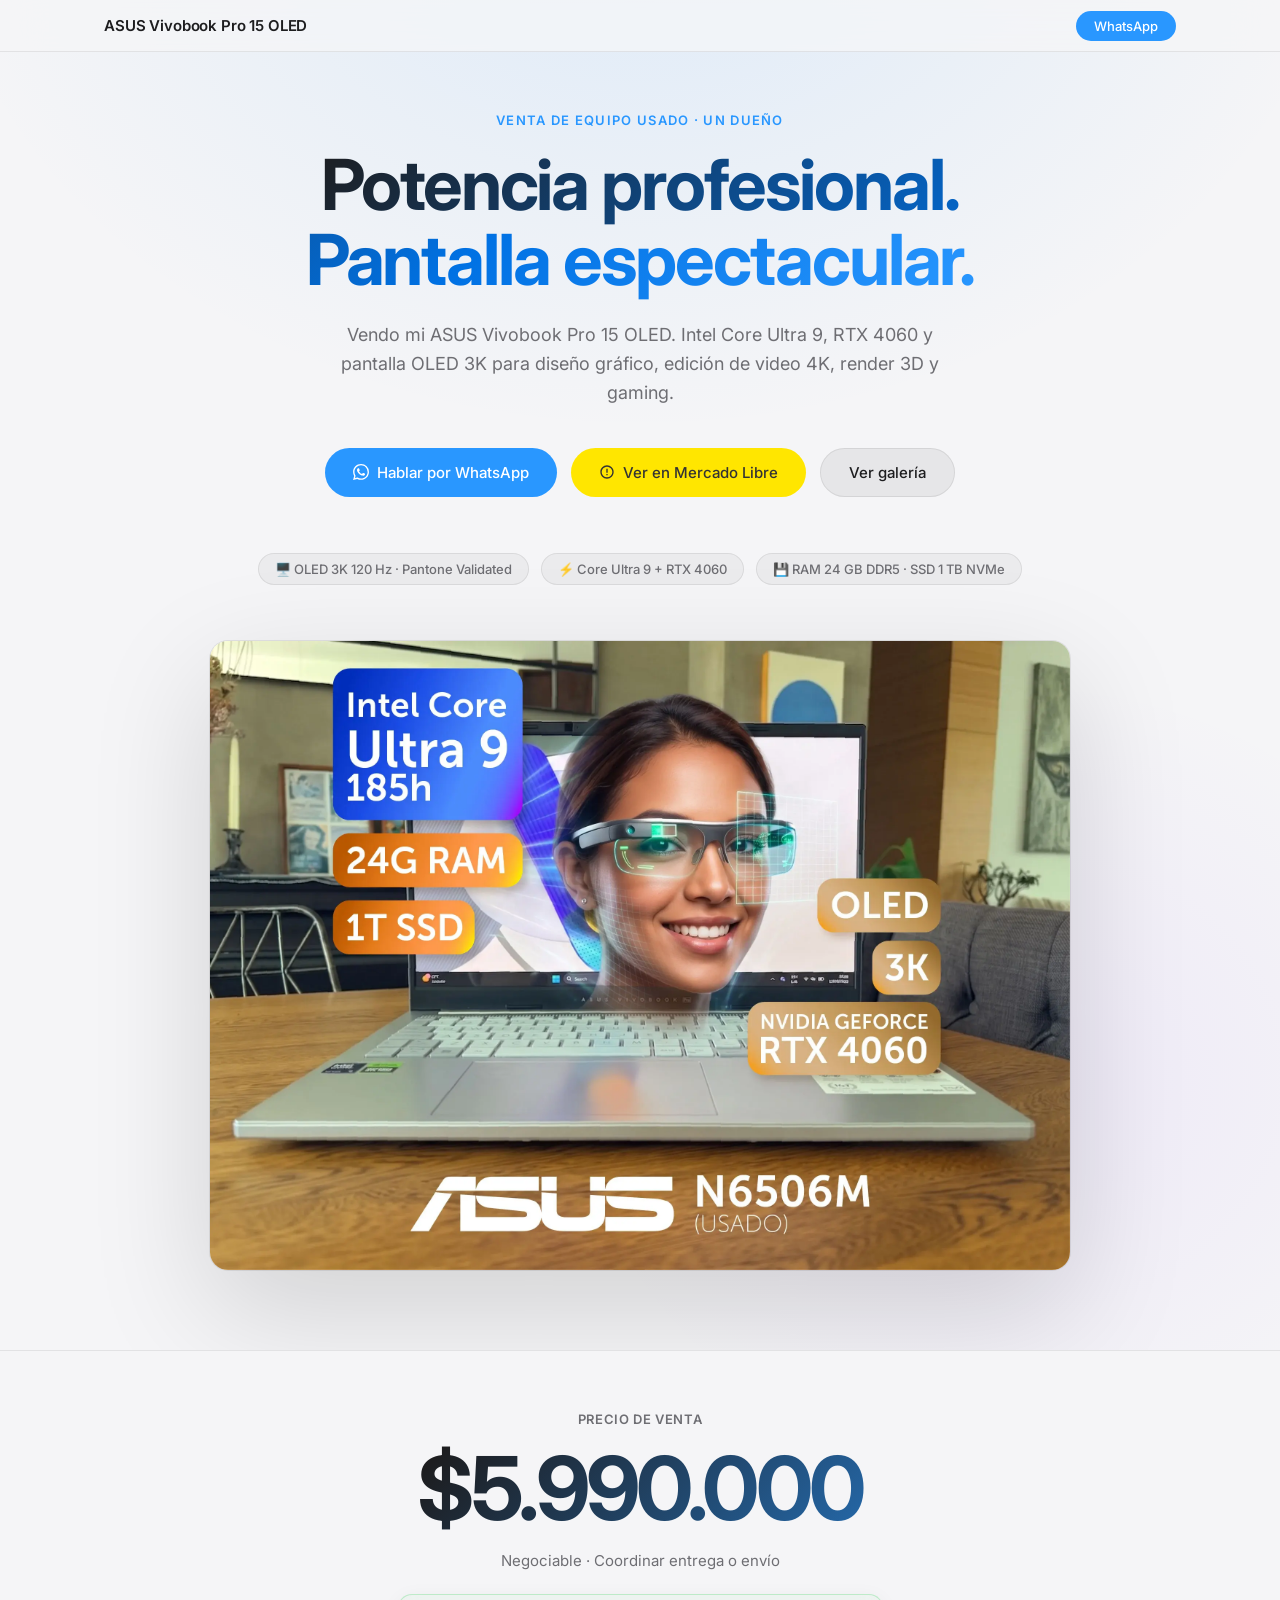
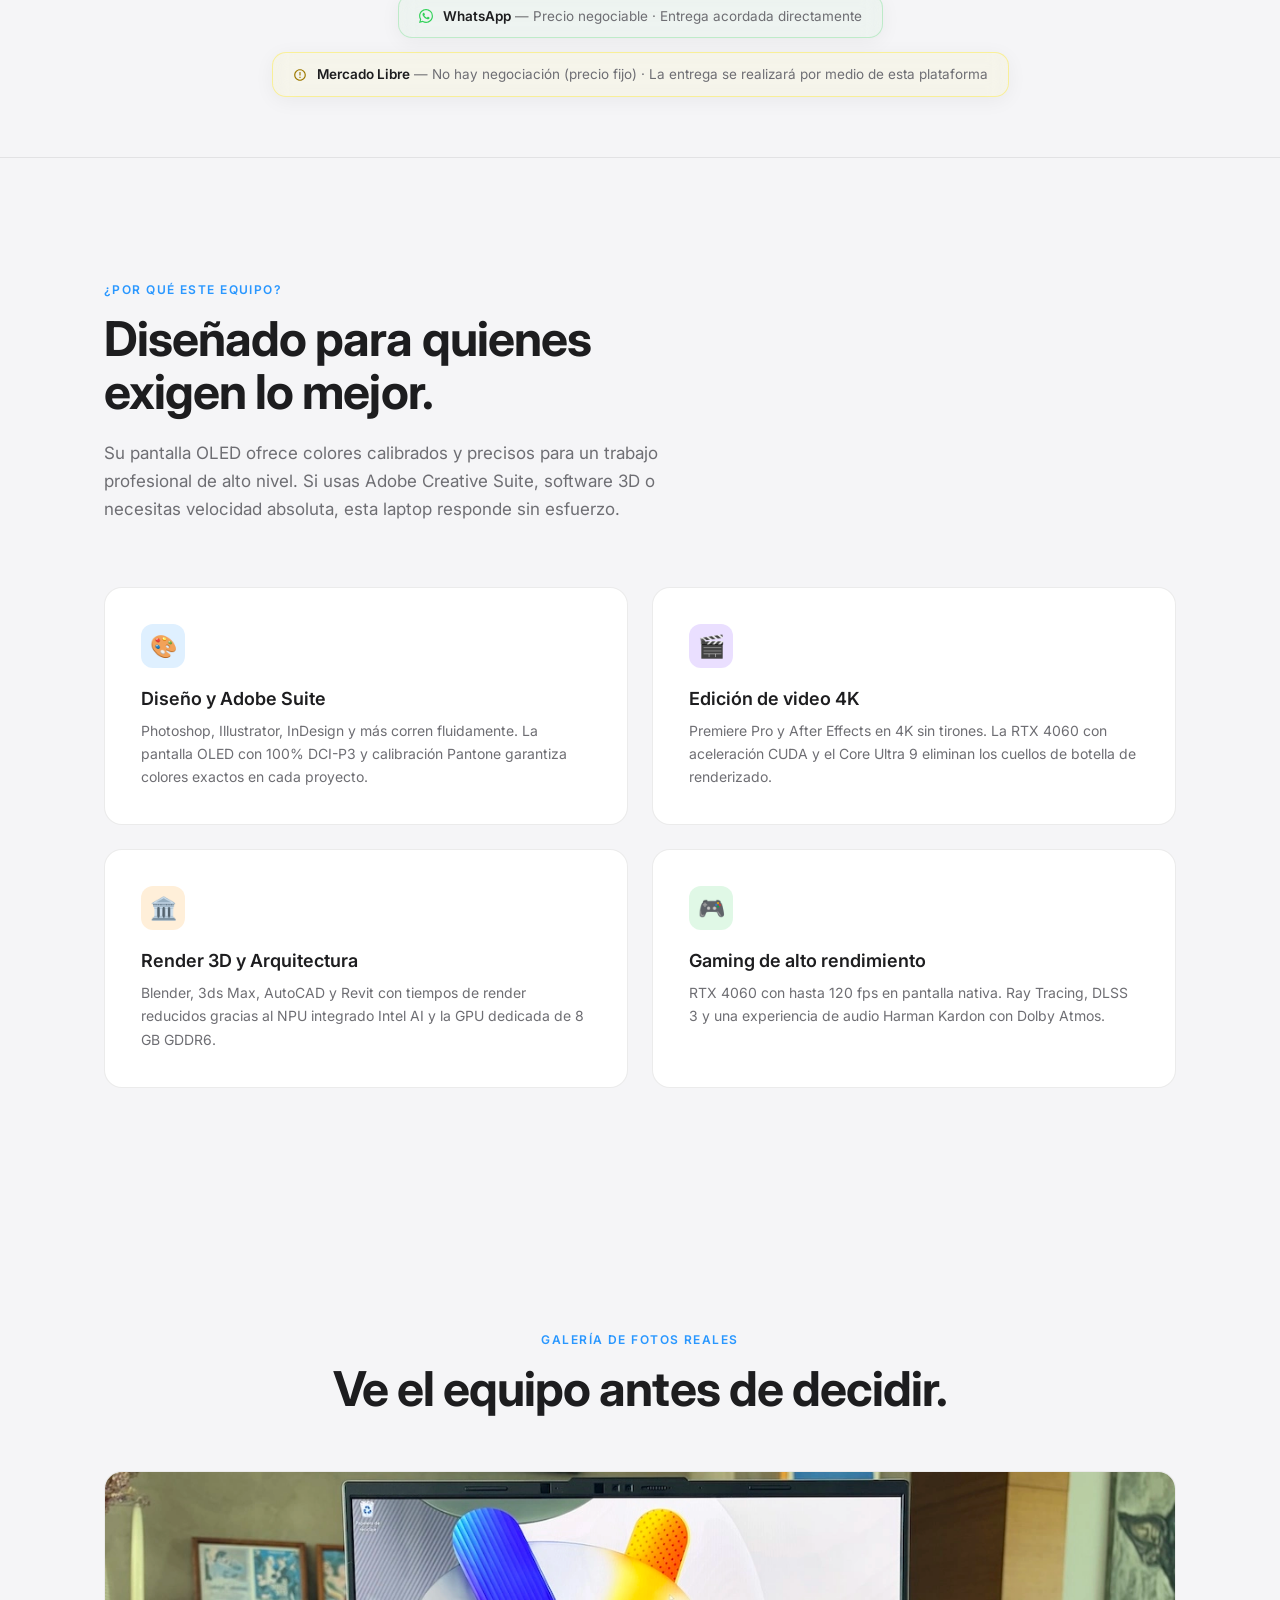
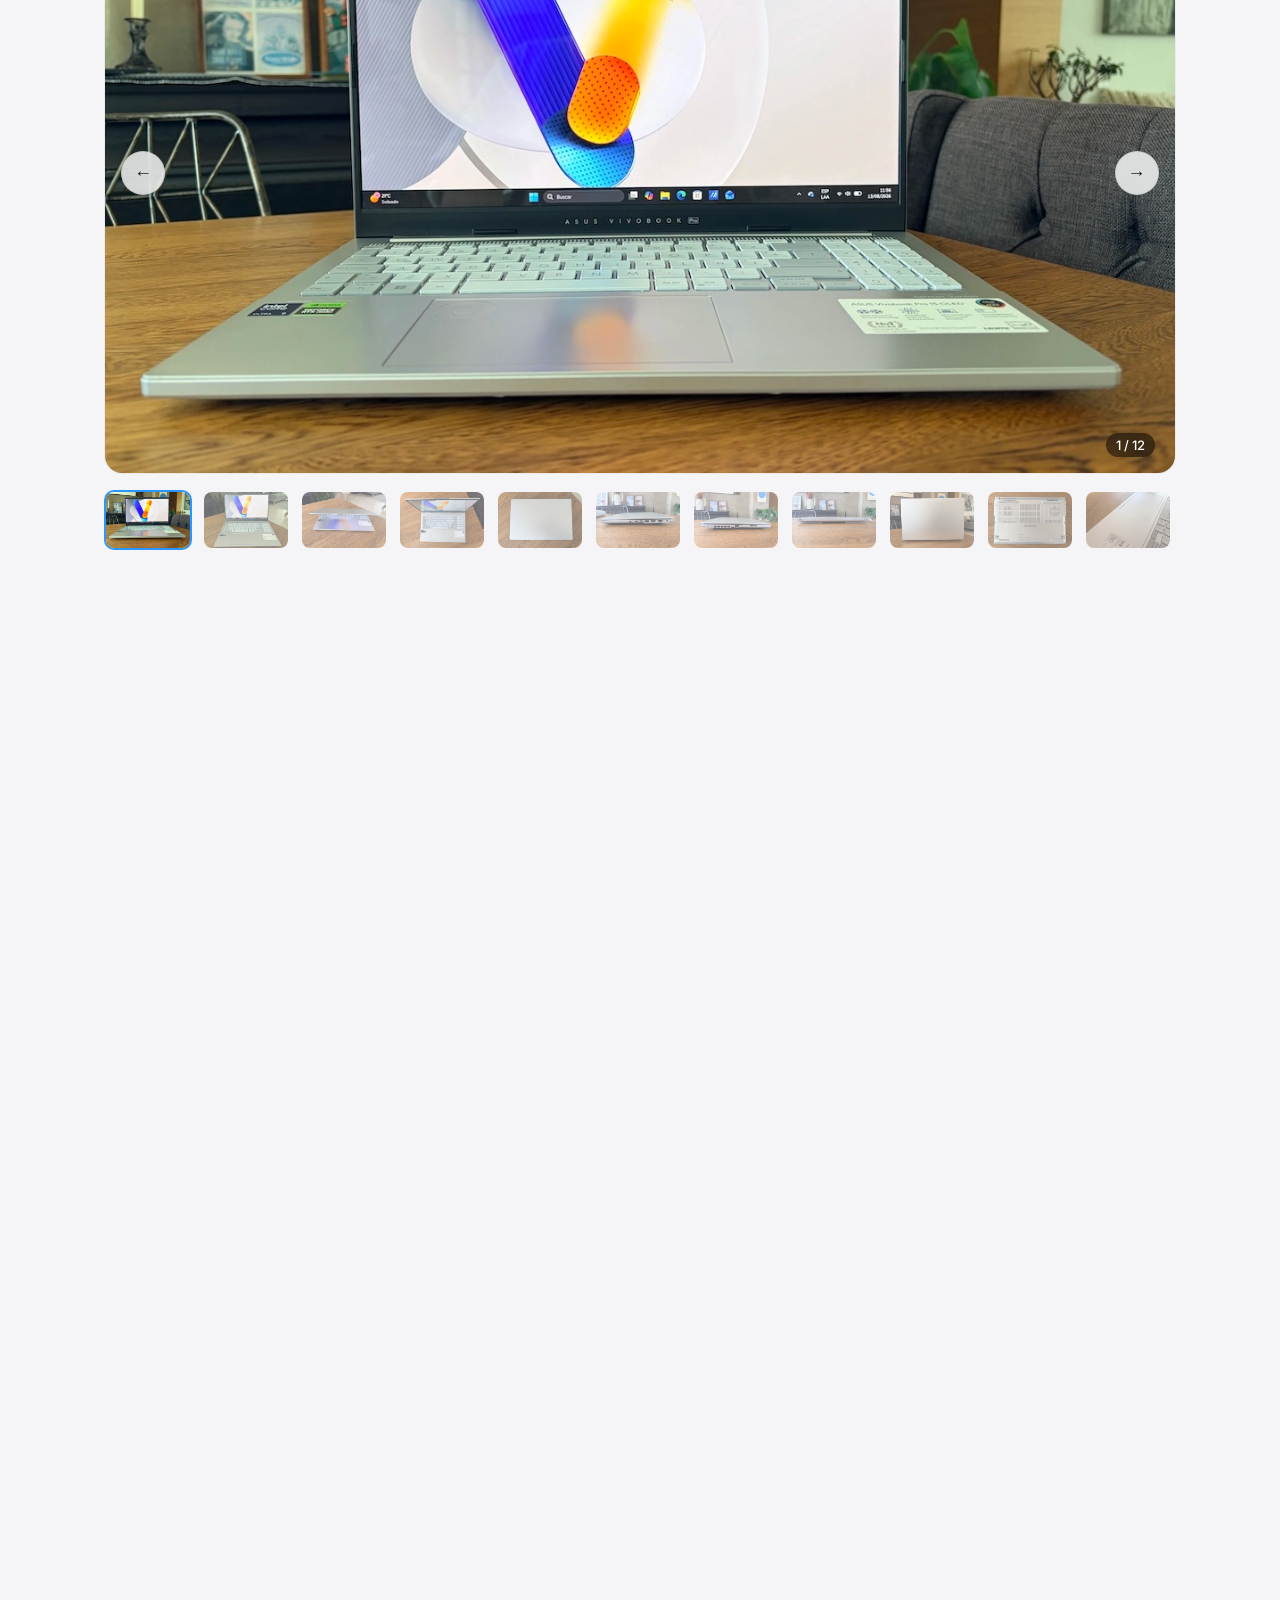
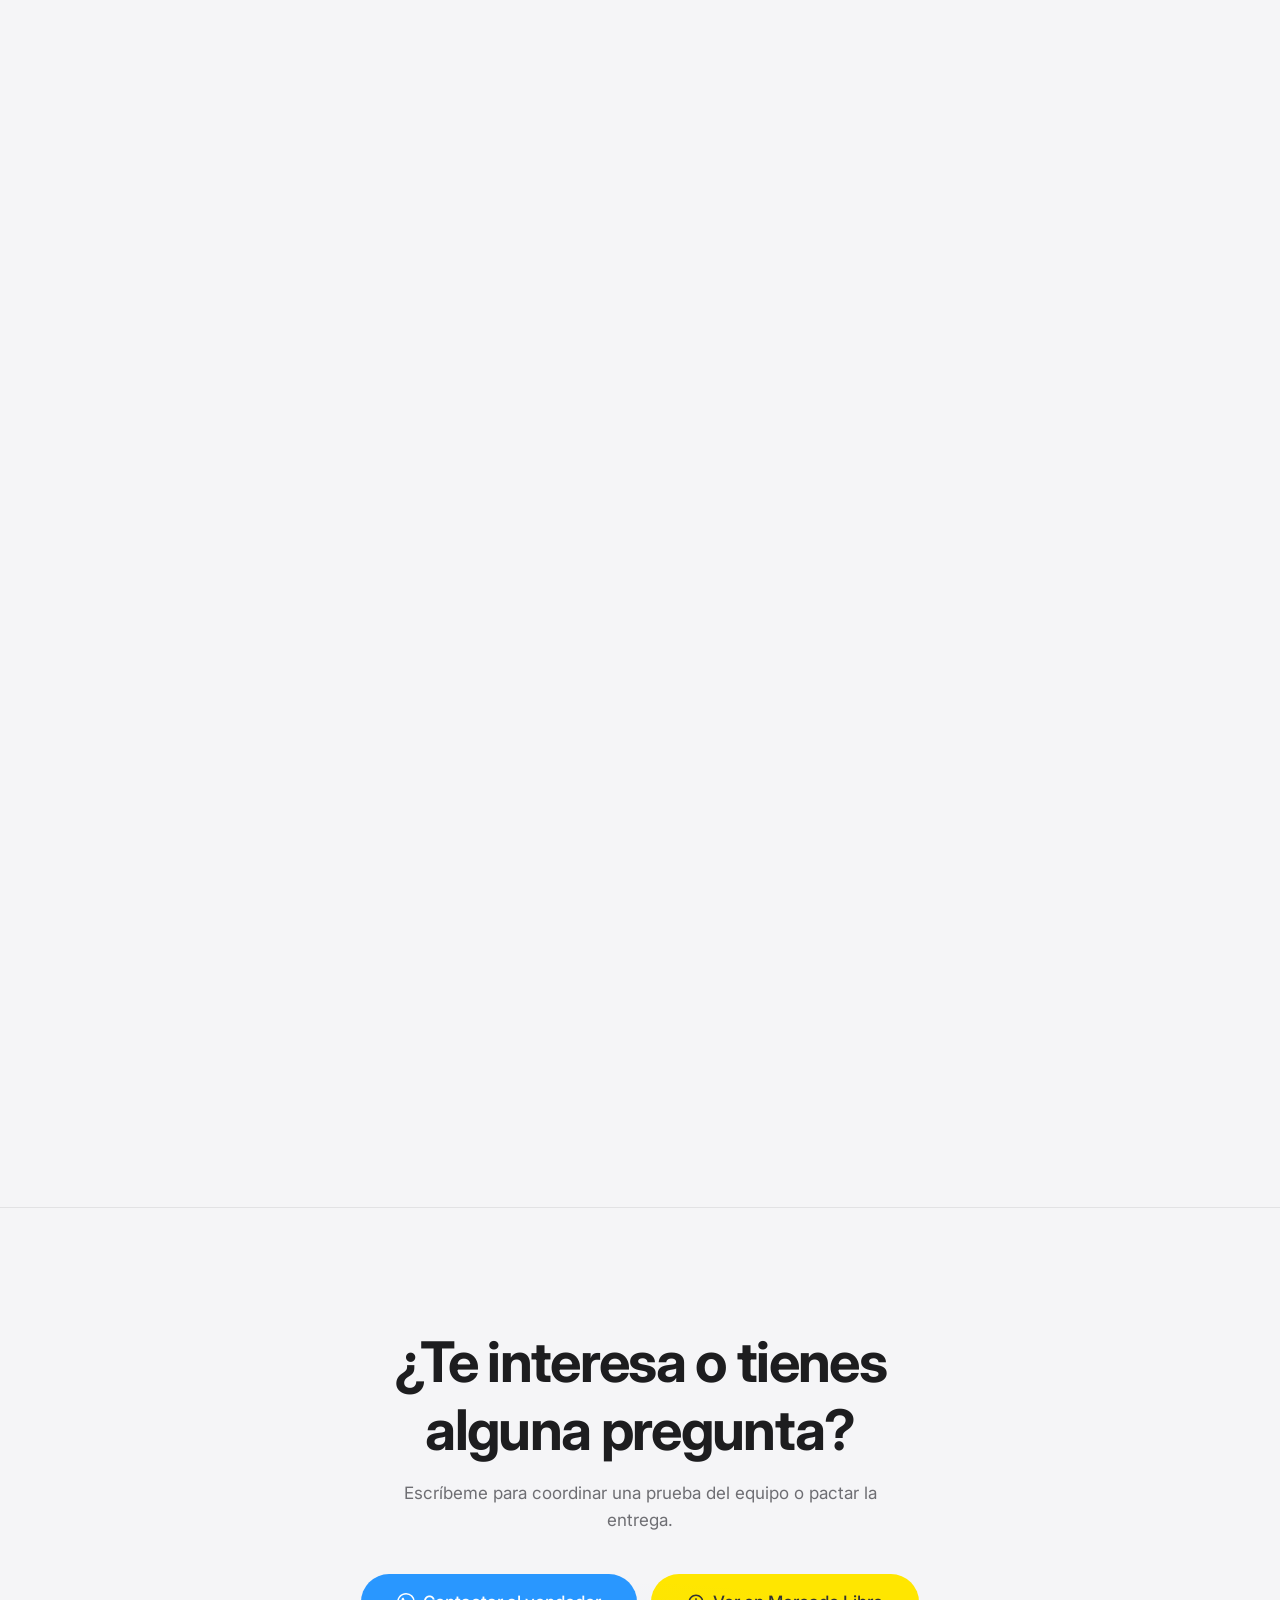
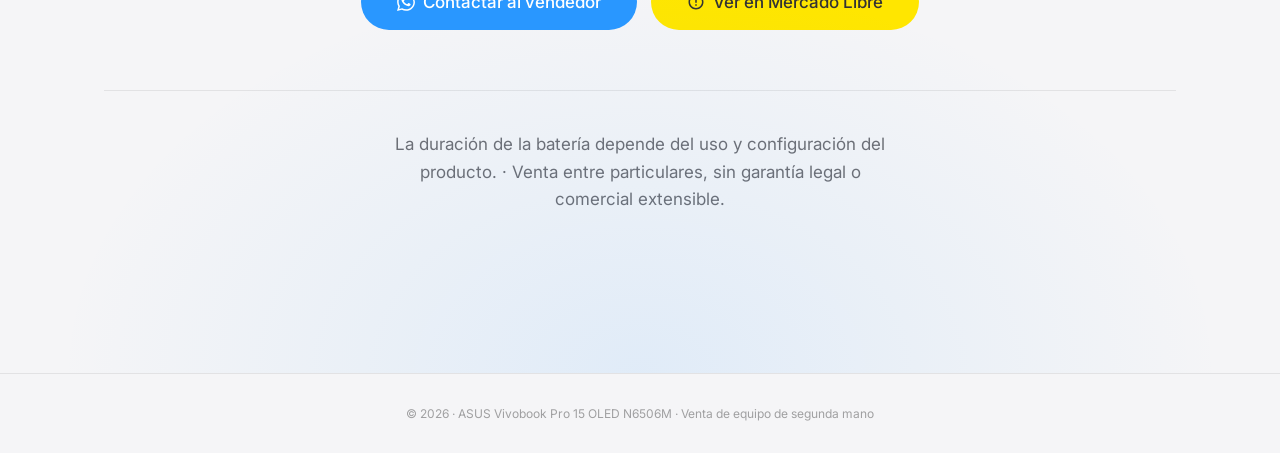
==== index.html @ fe077227 "Start" ====
<!DOCTYPE html>
<html lang="es">

<head>
  <meta charset="UTF-8" />
  <meta name="viewport" content="width=device-width, initial-scale=1.0" />
  <title>ASUS Vivobook Pro 15 OLED – Venta</title>
  <meta name="description"
    content="Vendo ASUS Vivobook Pro 15 OLED. Intel Core Ultra 9, RTX 4060, pantalla 3K OLED 120Hz. Perfecto para diseño gráfico, edición 4K, render 3D y gaming." />

  <!-- ─── Open Graph / WhatsApp / Facebook ──────────────────────────────── -->
  <meta property="og:type" content="website" />
  <meta property="og:title" content="ASUS Vivobook Pro 15 OLED – Venta" />
  <meta property="og:description"
    content="Intel Core Ultra 9, RTX 4060, pantalla 3K OLED 120Hz, 24 GB RAM, 1 TB SSD. Equipo como nuevo con caja y cargador original." />
  <meta property="og:image" content="img/Portada.webp" />
  <meta property="og:image:type" content="image/webp" />
  <meta property="og:image:alt" content="ASUS Vivobook Pro 15 OLED – Vista principal" />

  <!-- ─── Twitter / X Cards ─────────────────────────────────────────────── -->
  <meta name="twitter:card" content="summary_large_image" />
  <meta name="twitter:title" content="ASUS Vivobook Pro 15 OLED – Venta" />
  <meta name="twitter:description"
    content="Intel Core Ultra 9, RTX 4060, pantalla 3K OLED 120Hz, 24 GB RAM, 1 TB SSD. Equipo como nuevo con caja y cargador original." />
  <meta name="twitter:image" content="img/Portada.webp" />
  <meta name="twitter:image:alt" content="ASUS Vivobook Pro 15 OLED – Vista principal" />

  <!-- ─── Social Thumbnail Fallback ─────────────────────────────────────── -->
  <link rel="image_src" href="img/Portada.webp" />

  <link rel="preconnect" href="https://fonts.googleapis.com" />
  <link rel="preconnect" href="https://fonts.gstatic.com" crossorigin />
  <link href="https://fonts.googleapis.com/css2?family=Inter:wght@300;400;500;600;700&display=swap" rel="stylesheet" />
  <link rel="stylesheet" href="styles.css" />
</head>

<body>

  <!-- ─── Lightbox ──────────────────────────────────────────────────────── -->
  <div id="lightbox" role="dialog" aria-modal="true" aria-label="Imagen ampliada">
    <button id="lightbox-close" aria-label="Cerrar">✕</button>
    <img id="lightbox-img" src="" alt="" />
  </div>

  <!-- ─── Nav ──────────────────────────────────────────────────────────── -->
  <nav>
    <div class="container">
      <span class="brand">ASUS Vivobook Pro 15 OLED</span>
      <a href="https://wa.me/NaNoGonzal?text=Hola,%20me%20interesa%20la%20laptop%20ASUS%20Vivobook%20Pro%2015%20OLED"
        class="nav-cta" target="_blank" rel="noopener">WhatsApp</a>
    </div>
  </nav>

  <!-- ─── Hero ─────────────────────────────────────────────────────────── -->
  <section id="hero">
    <div class="hero-text-collapse">
      <div class="hero-text-inner">
        <p class="hero-label">Venta de equipo usado · Un dueño</p>
    <h1>
      <span class="gradient-text">Potencia profesional.<br>Pantalla espectacular.</span>
    </h1>
    <p class="hero-sub">
      Vendo mi ASUS Vivobook Pro 15 OLED. Intel Core Ultra 9, RTX 4060 y
      pantalla OLED 3K para diseño gráfico, edición de video 4K, render 3D y gaming.
    </p>
    <div class="hero-actions">
      <a href="https://wa.me/NaNoGonzal?text=Hola,%20me%20interesa%20la%20laptop%20ASUS%20Vivobook%20Pro%2015%20OLED"
        class="btn btn-primary" target="_blank" rel="noopener">
        <svg width="16" height="16" viewBox="0 0 24 24" fill="currentColor" aria-hidden="true">
          <path
            d="M17.472 14.382c-.297-.149-1.758-.867-2.03-.967-.273-.099-.471-.148-.67.15-.197.297-.767.966-.94 1.164-.173.199-.347.223-.644.075-.297-.15-1.255-.463-2.39-1.475-.883-.788-1.48-1.761-1.653-2.059-.173-.297-.018-.458.13-.606.134-.133.298-.347.446-.52.149-.174.198-.298.298-.497.099-.198.05-.371-.025-.52-.075-.149-.669-1.612-.916-2.207-.242-.579-.487-.5-.669-.51-.173-.008-.371-.01-.57-.01-.198 0-.52.074-.792.372-.272.297-1.04 1.016-1.04 2.479 0 1.462 1.065 2.875 1.213 3.074.149.198 2.096 3.2 5.077 4.487.709.306 1.262.489 1.694.625.712.227 1.36.195 1.871.118.571-.085 1.758-.719 2.006-1.413.248-.694.248-1.289.173-1.413-.074-.124-.272-.198-.57-.347m-5.421 7.403h-.004a9.87 9.87 0 01-5.031-1.378l-.361-.214-3.741.982.998-3.648-.235-.374a9.86 9.86 0 01-1.51-5.26c.001-5.45 4.436-9.884 9.888-9.884 2.64 0 5.122 1.03 6.988 2.898a9.825 9.825 0 012.893 6.994c-.003 5.45-4.437 9.884-9.885 9.884m8.413-18.297A11.815 11.815 0 0012.05 0C5.495 0 .16 5.335.157 11.892c0 2.096.547 4.142 1.588 5.945L.057 24l6.305-1.654a11.882 11.882 0 005.683 1.448h.005c6.554 0 11.89-5.335 11.893-11.893a11.821 11.821 0 00-3.48-8.413Z" />
        </svg>
        Hablar por WhatsApp
      </a>
      <a href="https://www.mercadolibre.com.co/asus-vivobook-pro-15-oled-intel-core-ultra-9-185h-24g-1t-ssd/up/MCOU4725383252#polycard_client=search-desktop&float_highlight=price_dropped&be_origin=backend&overlay_label=not_apply&search_layout=grid&position=1&type=product&tracking_id=3785dd1b-e2b3-4313-83b5-ee5090a1149d&wid=MCO2122163337&sid=search"
        class="btn btn-ml" target="_blank" rel="noopener">
        <svg width="16" height="16" viewBox="0 0 24 24" fill="currentColor" aria-hidden="true">
          <path
            d="M12 2C6.477 2 2 6.477 2 12s4.477 10 10 10 10-4.477 10-10S17.523 2 12 2zm0 18a8 8 0 110-16 8 8 0 010 16zm-1-5h2v2h-2zm0-8h2v6h-2z" />
        </svg>
        Ver en Mercado Libre
      </a>
      <a href="#gallery" class="btn btn-ghost">Ver galería</a>
    </div>
    <div class="hero-highlights">
      <span class="pill">🖥️ OLED 3K 120 Hz · Pantone Validated</span>
      <span class="pill">⚡ Core Ultra 9 + RTX 4060</span>
      <span class="pill">💾 RAM 24 GB DDR5 · SSD 1 TB NVMe</span>
    </div>
      </div>
    </div>
    <div class="hero-img-wrap">
      <img src="img/Portada.webp" alt="ASUS Vivobook Pro 15 OLED – Vista principal" fetchpriority="high" />
    </div>
  </section>

  <!-- ─── Price Banner ──────────────────────────────────────────────────── -->
  <section id="price">
    <div class="container">
      <p class="price-note">Precio de venta</p>
      <p class="price-value">$5.990.000</p>
      <p class="price-sub">Negociable · Coordinar entrega o envío</p>
      <div class="price-channels">
        <div class="channel-badge channel-wa">
          <svg width="14" height="14" viewBox="0 0 24 24" fill="currentColor" aria-hidden="true">
            <path
              d="M17.472 14.382c-.297-.149-1.758-.867-2.03-.967-.273-.099-.471-.148-.67.15-.197.297-.767.966-.94 1.164-.173.199-.347.223-.644.075-.297-.15-1.255-.463-2.39-1.475-.883-.788-1.48-1.761-1.653-2.059-.173-.297-.018-.458.13-.606.134-.133.298-.347.446-.52.149-.174.198-.298.298-.497.099-.198.05-.371-.025-.52-.075-.149-.669-1.612-.916-2.207-.242-.579-.487-.5-.669-.51-.173-.008-.371-.01-.57-.01-.198 0-.52.074-.792.372-.272.297-1.04 1.016-1.04 2.479 0 1.462 1.065 2.875 1.213 3.074.149.198 2.096 3.2 5.077 4.487.709.306 1.262.489 1.694.625.712.227 1.36.195 1.871.118.571-.085 1.758-.719 2.006-1.413.248-.694.248-1.289.173-1.413-.074-.124-.272-.198-.57-.347m-5.421 7.403h-.004a9.87 9.87 0 01-5.031-1.378l-.361-.214-3.741.982.998-3.648-.235-.374a9.86 9.86 0 01-1.51-5.26c.001-5.45 4.436-9.884 9.888-9.884 2.64 0 5.122 1.03 6.988 2.898a9.825 9.825 0 012.893 6.994c-.003 5.45-4.437 9.884-9.885 9.884m8.413-18.297A11.815 11.815 0 0012.05 0C5.495 0 .16 5.335.157 11.892c0 2.096.547 4.142 1.588 5.945L.057 24l6.305-1.654a11.882 11.882 0 005.683 1.448h.005c6.554 0 11.89-5.335 11.893-11.893a11.821 11.821 0 00-3.48-8.413Z" />
          </svg>
          <span><strong>WhatsApp</strong> — Precio negociable · Entrega acordada directamente</span>
        </div>
        <div class="channel-badge channel-ml">
          <svg width="14" height="14" viewBox="0 0 24 24" fill="currentColor" aria-hidden="true">
            <path
              d="M12 2C6.477 2 2 6.477 2 12s4.477 10 10 10 10-4.477 10-10S17.523 2 12 2zm0 18a8 8 0 110-16 8 8 0 010 16zm-1-5h2v2h-2zm0-8h2v6h-2z" />
          </svg>
          <span><strong>Mercado Libre</strong> — No hay negociación (precio fijo) · La entrega se realizará por medio de
            esta plataforma</span>
        </div>
      </div>
    </div>
  </section>

  <!-- ─── Value Proposition ─────────────────────────────────────────────── -->
  <section id="value">
    <div class="container">
      <div class="reveal">
        <span class="label">¿Por qué este equipo?</span>
        <h2 class="section-title">Diseñado para quienes<br>exigen lo mejor.</h2>
        <p class="section-sub">
          Su pantalla OLED ofrece colores calibrados y precisos para un trabajo profesional de alto nivel.
          Si usas Adobe Creative Suite, software 3D o necesitas velocidad absoluta, esta laptop responde sin esfuerzo.
        </p>
      </div>
      <div class="value-grid">
        <div class="value-card reveal">
          <div class="card-icon icon-blue">🎨</div>
          <h3>Diseño y Adobe Suite</h3>
          <p>Photoshop, Illustrator, InDesign y más corren fluidamente. La pantalla OLED con 100% DCI-P3 y calibración
            Pantone garantiza colores exactos en cada proyecto.</p>
        </div>
        <div class="value-card reveal">
          <div class="card-icon icon-purple">🎬</div>
          <h3>Edición de video 4K</h3>
          <p>Premiere Pro y After Effects en 4K sin tirones. La RTX 4060 con aceleración CUDA y el Core Ultra 9 eliminan
            los cuellos de botella de renderizado.</p>
        </div>
        <div class="value-card reveal">
          <div class="card-icon icon-orange">🏛️</div>
          <h3>Render 3D y Arquitectura</h3>
          <p>Blender, 3ds Max, AutoCAD y Revit con tiempos de render reducidos gracias al NPU integrado Intel AI y la
            GPU dedicada de 8 GB GDDR6.</p>
        </div>
        <div class="value-card reveal">
          <div class="card-icon icon-green">🎮</div>
          <h3>Gaming de alto rendimiento</h3>
          <p>RTX 4060 con hasta 120 fps en pantalla nativa. Ray Tracing, DLSS 3 y una experiencia de audio Harman Kardon
            con Dolby Atmos.</p>
        </div>
      </div>
    </div>
  </section>

  <!-- ─── Gallery ───────────────────────────────────────────────────────── -->
  <section id="gallery">
    <div class="container">
      <div class="gallery-header reveal">
        <span class="label">Galería de fotos reales</span>
        <h2 class="section-title">Ve el equipo antes de decidir.</h2>
      </div>

      <div class="gallery-viewer" id="galleryViewer">
        <img src="img/galeria1.webp" alt="Vista principal – pantalla OLED encendida" class="active" />
        <img src="img/galeria2.webp" alt="Teclado retroiluminado en español con pad numérico" />
        <img src="img/galeria3.webp" alt="Detalle trackpad – estado cosmético real" />
        <img src="img/galeria4.webp" alt="Caja original ASUS y cargador 200 W" />
        <img src="img/galeria5.webp" alt="Vista lateral – perfil de 1.99 cm y puertos" />
        <img src="img/galeria6.webp" alt="Puerto USB y vista de costado" />
        <img src="img/galeria7.webp" alt="Pantalla OLED detalle – colores vibrantes" />
        <img src="img/galeria8.webp" alt="Vista superior completa del equipo" />
        <img src="img/galeria9.webp" alt="Bisagra y chasis plateado" />
        <img src="img/galeria10.webp" alt="Detalle de pantalla OLED 3K" />
        <img src="img/galeria11.webp" alt="Equipo encendido en escritorio" />
        <img src="img/galeria12.webp" alt="Accesorios incluidos" />
        <button class="gallery-arrow prev" aria-label="Imagen anterior">&#8592;</button>
        <button class="gallery-arrow next" aria-label="Imagen siguiente">&#8594;</button>
        <span class="gallery-counter" id="galleryCounter">1 / 12</span>
      </div>

      <div class="gallery-thumbs" id="galleryThumbs">
        <div class="thumb active"><img src="img/galeria1.webp" alt="Miniatura 1" loading="lazy" /></div>
        <div class="thumb"><img src="img/galeria2.webp" alt="Miniatura 2" loading="lazy" /></div>
        <div class="thumb"><img src="img/galeria3.webp" alt="Miniatura 3" loading="lazy" /></div>
        <div class="thumb"><img src="img/galeria4.webp" alt="Miniatura 4" loading="lazy" /></div>
        <div class="thumb"><img src="img/galeria5.webp" alt="Miniatura 5" loading="lazy" /></div>
        <div class="thumb"><img src="img/galeria6.webp" alt="Miniatura 6" loading="lazy" /></div>
        <div class="thumb"><img src="img/galeria7.webp" alt="Miniatura 7" loading="lazy" /></div>
        <div class="thumb"><img src="img/galeria8.webp" alt="Miniatura 8" loading="lazy" /></div>
        <div class="thumb"><img src="img/galeria9.webp" alt="Miniatura 9" loading="lazy" /></div>
        <div class="thumb"><img src="img/galeria10.webp" alt="Miniatura 10" loading="lazy" /></div>
        <div class="thumb"><img src="img/galeria11.webp" alt="Miniatura 11" loading="lazy" /></div>
        <div class="thumb"><img src="img/galeria12.webp" alt="Miniatura 12" loading="lazy" /></div>
      </div>
    </div>
  </section>

  <!-- ─── Specs ────────────────────────────────────────────────────────── -->
  <section id="specs">
    <div class="container">
      <div class="specs-header reveal">
        <span class="label">Especificaciones técnicas</span>
        <h2 class="section-title">Números que hablan<br>por sí solos.</h2>
      </div>

      <!-- Big highlights -->
      <div class="spec-highlights reveal">
        <div class="spec-highlight-card">
          <div class="sh-value">Core Ultra 9</div>
          <div class="sh-label">Intel 185H · 5.1 GHz boost</div>
        </div>
        <div class="spec-highlight-card">
          <div class="sh-value">RTX 4060</div>
          <div class="sh-label">8 GB GDDR6 dedicados</div>
        </div>
        <div class="spec-highlight-card">
          <div class="sh-value">24 GB</div>
          <div class="sh-label">RAM DDR5 a 5600 MHz</div>
        </div>
        <div class="spec-highlight-card">
          <div class="sh-value">OLED 3K</div>
          <div class="sh-label">120 Hz · 100% DCI-P3</div>
        </div>
      </div>

      <!-- Detail grid -->
      <div class="specs-grid reveal">
        <div class="spec-group">
          <h4>Procesador</h4>
          <div class="spec-row"><span class="spec-key">Modelo</span><span class="spec-val">Intel Core Ultra 9
              185H</span></div>
          <div class="spec-row"><span class="spec-key">Núcleos / Hilos</span><span class="spec-val">16 núcleos / 22
              hilos</span></div>
          <div class="spec-row"><span class="spec-key">Frecuencia base</span><span class="spec-val">2.3 GHz</span></div>
          <div class="spec-row"><span class="spec-key">Frecuencia boost</span><span class="spec-val">5.1 GHz</span>
          </div>
        </div>

        <div class="spec-group">
          <h4>Pantalla</h4>
          <div class="spec-row"><span class="spec-key">Tipo</span><span class="spec-val">OLED</span></div>
          <div class="spec-row"><span class="spec-key">Tamaño</span><span class="spec-val">15.6"</span></div>
          <div class="spec-row"><span class="spec-key">Resolución</span><span class="spec-val">3K (2880 × 1620
              px)</span></div>
          <div class="spec-row"><span class="spec-key">Tasa de refresco</span><span class="spec-val">120 Hz</span></div>
          <div class="spec-row"><span class="spec-key">Gama de color</span><span class="spec-val">100% DCI-P3</span>
          </div>
          <div class="spec-row"><span class="spec-key">Certificación</span><span class="spec-val">Pantone
              Validated</span></div>
        </div>

        <div class="spec-group">
          <h4>Gráficos</h4>
          <div class="spec-row"><span class="spec-key">GPU dedicada</span><span class="spec-val">NVIDIA RTX 4060
              Laptop</span></div>
          <div class="spec-row"><span class="spec-key">VRAM</span><span class="spec-val">8 GB GDDR6</span></div>
          <div class="spec-row"><span class="spec-key">GPU integrada</span><span class="spec-val">Intel Arc
              Graphics</span></div>
        </div>

        <div class="spec-group">
          <h4>Memoria y almacenamiento</h4>
          <div class="spec-row"><span class="spec-key">RAM</span><span class="spec-val">24 GB DDR5</span></div>
          <div class="spec-row"><span class="spec-key">Velocidad RAM</span><span class="spec-val">5600 MHz</span></div>
          <div class="spec-row"><span class="spec-key">Almacenamiento</span><span class="spec-val">1 TB SSD M.2
              NVMe</span></div>
        </div>

        <div class="spec-group">
          <h4>Conectividad</h4>
          <div class="spec-row"><span class="spec-key">Wi-Fi</span><span class="spec-val">Wi-Fi 6E (802.11ax)</span>
          </div>
          <div class="spec-row"><span class="spec-key">Bluetooth</span><span class="spec-val">5.3</span></div>
          <div class="spec-row"><span class="spec-key">Puertos</span><span class="spec-val">Jack 3.5 mm · Lector
              SD</span></div>
        </div>

        <div class="spec-group">
          <h4>Sistema y extras</h4>
          <div class="spec-row"><span class="spec-key">Sistema operativo</span><span class="spec-val">Windows 11
              Home</span></div>
          <div class="spec-row"><span class="spec-key">Cámara web</span><span class="spec-val">5 MP · Full HD
              1080p</span></div>
          <div class="spec-row"><span class="spec-key">Audio</span><span class="spec-val">Harman Kardon · Dolby
              Atmos</span></div>
          <div class="spec-row"><span class="spec-key">Teclado</span><span class="spec-val">Retroiluminado · Español ·
              Numpad</span></div>
          <div class="spec-row"><span class="spec-key">Dimensiones</span><span class="spec-val">35.6 × 23.5 × 1.99
              cm</span></div>
          <div class="spec-row"><span class="spec-key">Peso</span><span class="spec-val">1.8 kg</span></div>
          <div class="spec-row"><span class="spec-key">Batería</span><span class="spec-val">75 Wh Li-ion</span></div>
        </div>
      </div>
    </div>
  </section>

  <!-- ─── Condition ────────────────────────────────────────────────────── -->
  <section id="condition">
    <div class="container">
      <div class="condition-inner">
        <div class="reveal">
          <span class="label">Estado del equipo</span>
          <h2 class="section-title">Transparencia total.</h2>
          <p class="section-sub">
            Un poco más de 1 año de uso. Funcionalmente impecable. Transparente con el estado cosmético.
          </p>

          <div class="condition-scores">
            <div class="score-card">
              <div class="score-num">10/10</div>
              <div class="score-label">Funcional</div>
            </div>
            <div class="score-card">
              <div class="score-num">9.5/10</div>
              <div class="score-label">Cosmético</div>
            </div>
          </div>

          <div class="cosmetic-note">
            <span>⚠️</span>
            <span>Presenta dos pequeños rayones leves al lado del trackpad. No afectan el uso ni la
              funcionalidad.</span>
          </div>

          <h3 style="margin-top:36px; font-size:16px; font-weight:600; margin-bottom:4px; color:var(--text);">Lo que
            incluye</h3>
          <ul class="included-list">
            <li><span class="check">✓</span>Laptop ASUS Vivobook Pro 15 OLED</li>
            <li><span class="check">✓</span>Cargador original ASUS de 200 W</li>
            <li><span class="check">✓</span>Caja original de embalaje ASUS</li>
          </ul>
        </div>

        <div class="condition-img reveal">
          <img src="img/galeria11.webp" alt="Laptop ASUS con caja original y cargador 200W" title="Clic para ampliar"
            loading="lazy" />
        </div>
      </div>
    </div>
  </section>

  <!-- ─── CTA Footer ───────────────────────────────────────────────────── -->
  <section id="cta-footer">
    <div class="container">
      <div class="reveal">
        <h2>¿Te interesa o tienes<br>alguna pregunta?</h2>
        <p>Escríbeme para coordinar una prueba del equipo o pactar la entrega.</p>
        <div class="cta-buttons">
          <a href="https://wa.me/NaNoGonzal?text=Hola,%20me%20interesa%20la%20laptop%20ASUS%20Vivobook%20Pro%2015%20OLED"
            class="btn btn-primary" target="_blank" rel="noopener" style="font-size:17px; padding:18px 36px;">
            <svg width="18" height="18" viewBox="0 0 24 24" fill="currentColor" aria-hidden="true">
              <path
                d="M17.472 14.382c-.297-.149-1.758-.867-2.03-.967-.273-.099-.471-.148-.67.15-.197.297-.767.966-.94 1.164-.173.199-.347.223-.644.075-.297-.15-1.255-.463-2.39-1.475-.883-.788-1.48-1.761-1.653-2.059-.173-.297-.018-.458.13-.606.134-.133.298-.347.446-.52.149-.174.198-.298.298-.497.099-.198.05-.371-.025-.52-.075-.149-.669-1.612-.916-2.207-.242-.579-.487-.5-.669-.51-.173-.008-.371-.01-.57-.01-.198 0-.52.074-.792.372-.272.297-1.04 1.016-1.04 2.479 0 1.462 1.065 2.875 1.213 3.074.149.198 2.096 3.2 5.077 4.487.709.306 1.262.489 1.694.625.712.227 1.36.195 1.871.118.571-.085 1.758-.719 2.006-1.413.248-.694.248-1.289.173-1.413-.074-.124-.272-.198-.57-.347m-5.421 7.403h-.004a9.87 9.87 0 01-5.031-1.378l-.361-.214-3.741.982.998-3.648-.235-.374a9.86 9.86 0 01-1.51-5.26c.001-5.45 4.436-9.884 9.888-9.884 2.64 0 5.122 1.03 6.988 2.898a9.825 9.825 0 012.893 6.994c-.003 5.45-4.437 9.884-9.885 9.884m8.413-18.297A11.815 11.815 0 0012.05 0C5.495 0 .16 5.335.157 11.892c0 2.096.547 4.142 1.588 5.945L.057 24l6.305-1.654a11.882 11.882 0 005.683 1.448h.005c6.554 0 11.89-5.335 11.893-11.893a11.821 11.821 0 00-3.48-8.413Z" />
            </svg>
            Contactar al vendedor
          </a>
          <a href="https://www.mercadolibre.com.co/asus-vivobook-pro-15-oled-intel-core-ultra-9-185h-24g-1t-ssd/up/MCOU4725383252#polycard_client=search-desktop&float_highlight=price_dropped&be_origin=backend&overlay_label=not_apply&search_layout=grid&position=1&type=product&tracking_id=3785dd1b-e2b3-4313-83b5-ee5090a1149d&wid=MCO2122163337&sid=search"
            class="btn btn-ml" target="_blank" rel="noopener" style="font-size:17px; padding:18px 36px;">
            <svg width="18" height="18" viewBox="0 0 24 24" fill="currentColor" aria-hidden="true">
              <path
                d="M12 2C6.477 2 2 6.477 2 12s4.477 10 10 10 10-4.477 10-10S17.523 2 12 2zm0 18a8 8 0 110-16 8 8 0 010 16zm-1-5h2v2h-2zm0-8h2v6h-2z" />
            </svg>
            Ver en Mercado Libre
          </a>
        </div>
      </div>

      <div class="disclaimer">
        <p>La duración de la batería depende del uso y configuración del producto. · Venta entre particulares, sin
          garantía legal o comercial extensible.</p>
      </div>
    </div>
  </section>

  <!-- ─── Footer ───────────────────────────────────────────────────────── -->
  <footer>
    <div class="container">
      <p>© 2026 · ASUS Vivobook Pro 15 OLED N6506M · Venta de equipo de segunda mano</p>
    </div>
  </footer>

  <!-- ─── Scripts ──────────────────────────────────────────────────────── -->
  <script src="app.js"></script>
</body>

</html>
---- styles.css ----
/* ═══════════════════════════════════════════════════════════════════════════
   ASUS Vivobook Pro 15 OLED – Landing Page Styles
   Temas: oscuro (default) · claro (prefers-color-scheme: light)
   ═══════════════════════════════════════════════════════════════════════════ */

/* ─── Reset & Base ──────────────────────────────────────────────────────── */
*, *::before, *::after {
  box-sizing: border-box;
  margin: 0;
  padding: 0;
}

/* ─── Design Tokens – Tema Oscuro (default) ─────────────────────────────── */
:root {
  /* Colors */
  --bg:           #000000;
  --surface:      #111111;
  --surface-2:    #1a1a1a;
  --border:       rgba(255, 255, 255, 0.08);
  --text:         #f5f5f7;
  --muted:        #a1a1a6;
  --text-inv:     #1d1d1f;

  /* Accent */
  --accent:       #2997ff;
  --accent-h:     #0071e3;
  --green:        #30d158;

  /* Nav glass */
  --nav-bg:       rgba(0, 0, 0, 0.72);
  --nav-sat:      saturate(180%) blur(20px);

  /* Gradients (text) */
  --grad-hero:    linear-gradient(135deg, #ffffff 0%, #aaddff 60%, #2997ff 100%);
  --grad-price:   linear-gradient(135deg, #ffffff 30%, #aaddff 100%);
  --grad-spec:    linear-gradient(135deg, #ffffff 0%, #aaddff 100%);

  /* Shadows */
  --shadow-hero:  0 40px 120px rgba(0, 0, 0, 0.9), 0 0 0 1px var(--border);
  --shadow-card:  0 24px 80px rgba(0, 0, 0, 0.6);

  /* Glow backgrounds */
  --hero-glow:
    radial-gradient(ellipse 80% 60% at 50% -10%, rgba(41, 151, 255, 0.28) 0%, transparent 70%),
    radial-gradient(ellipse 60% 50% at 80% 80%,  rgba(118, 40, 255, 0.14) 0%, transparent 60%);
  --cta-glow:
    radial-gradient(ellipse 70% 80% at 50% 100%, rgba(41, 151, 255, 0.18) 0%, transparent 65%);

  /* Pill / ghost button */
  --pill-bg:      rgba(255, 255, 255, 0.05);
  --btn-ghost-bg: rgba(255, 255, 255, 0.07);
  --btn-ghost-hov:rgba(255, 255, 255, 0.12);

  /* Gallery arrows */
  --arrow-bg:     rgba(0, 0, 0, 0.55);
  --arrow-hov:    rgba(0, 0, 0, 0.80);

  /* Footer / disclaimer */
  --footer-text:  rgba(255, 255, 255, 0.25);
  --disclaimer-c: rgba(255, 255, 255, 0.25);

  /* Card hover border */
  --card-hov-border: rgba(255, 255, 255, 0.20);

  /* Cosmetic note */
  --note-bg:      rgba(255, 149, 0, 0.08);
  --note-border:  rgba(255, 149, 0, 0.20);
  --note-text:    #ffb340;

  /* Value card hover arrow: light theme uses dark-on-light tone */
  --spec-val-color: var(--text);

  /* Layout */
  --radius:  18px;
  --font:    'Inter', -apple-system, BlinkMacSystemFont, 'Segoe UI', sans-serif;
  --max-w:   1120px;
  --nav-h:   52px;
}

/* ─── Design Tokens – Tema Claro ────────────────────────────────────────── */
@media (prefers-color-scheme: light) {
  :root {
    --bg:           #f5f5f7;
    --surface:      #ffffff;
    --surface-2:    #f0f0f2;
    --border:       rgba(0, 0, 0, 0.08);
    --text:         #1d1d1f;
    --muted:        #6e6e73;

    --nav-bg:       rgba(245, 245, 247, 0.80);
    --nav-sat:      saturate(180%) blur(20px);

    --grad-hero:    linear-gradient(135deg, #1d1d1f 0%, #0071e3 60%, #2997ff 100%);
    --grad-price:   linear-gradient(135deg, #1d1d1f 30%, #2997ff 100%);
    --grad-spec:    linear-gradient(135deg, #1d1d1f 0%, #0071e3 100%);

    --shadow-hero:  0 40px 120px rgba(0, 0, 0, 0.15), 0 0 0 1px var(--border);
    --shadow-card:  0 24px 80px rgba(0, 0, 0, 0.10);

    --hero-glow:
      radial-gradient(ellipse 80% 60% at 50% -10%, rgba(41, 151, 255, 0.12) 0%, transparent 70%),
      radial-gradient(ellipse 60% 50% at 80% 80%,  rgba(118, 40, 255, 0.06) 0%, transparent 60%);
    --cta-glow:
      radial-gradient(ellipse 70% 80% at 50% 100%, rgba(41, 151, 255, 0.10) 0%, transparent 65%);

    --pill-bg:       rgba(0, 0, 0, 0.04);
    --btn-ghost-bg:  rgba(0, 0, 0, 0.06);
    --btn-ghost-hov: rgba(0, 0, 0, 0.10);

    --arrow-bg:      rgba(255, 255, 255, 0.80);
    --arrow-hov:     rgba(255, 255, 255, 1.00);

    --footer-text:   rgba(0, 0, 0, 0.35);
    --disclaimer-c:  rgba(0, 0, 0, 0.35);

    --card-hov-border: rgba(0, 0, 0, 0.18);

    --note-bg:      rgba(255, 149, 0, 0.06);
    --note-border:  rgba(255, 149, 0, 0.25);
    --note-text:    #b25000;
  }
}

/* ─── Base ──────────────────────────────────────────────────────────────── */
html {
  scroll-behavior: smooth;
}

body {
  font-family: var(--font);
  background: var(--bg);
  color: var(--text);
  -webkit-font-smoothing: antialiased;
  overflow-x: hidden;
  transition: background 0.3s ease, color 0.3s ease;
}

img { display: block; max-width: 100%; }
a   { text-decoration: none; color: inherit; }

/* ─── Utility ───────────────────────────────────────────────────────────── */
.container {
  max-width: var(--max-w);
  margin: 0 auto;
  padding: 0 24px;
}

.section { padding: 120px 0; }

.label {
  display: inline-block;
  font-size: 12px;
  font-weight: 600;
  letter-spacing: 0.12em;
  text-transform: uppercase;
  color: var(--accent);
  margin-bottom: 16px;
}

h2.section-title {
  font-size: clamp(32px, 4vw, 48px);
  font-weight: 700;
  line-height: 1.1;
  letter-spacing: -0.02em;
  color: var(--text);
}

p.section-sub {
  margin-top: 20px;
  font-size: 17px;
  line-height: 1.65;
  color: var(--muted);
  max-width: 620px;
}

/* ─── Buttons ───────────────────────────────────────────────────────────── */
.btn {
  display: inline-flex;
  align-items: center;
  gap: 8px;
  border: none;
  cursor: pointer;
  font-family: var(--font);
  font-weight: 500;
  font-size: 15px;
  border-radius: 980px;
  transition: background 0.2s, transform 0.15s;
  text-decoration: none;
}
.btn:active { transform: scale(0.97); }

.btn-primary {
  background: var(--accent);
  color: #fff;
  padding: 14px 28px;
}
.btn-primary:hover { background: var(--accent-h); }

.btn-ghost {
  background: var(--btn-ghost-bg);
  color: var(--text);
  padding: 14px 28px;
  backdrop-filter: blur(12px);
  -webkit-backdrop-filter: blur(12px);
  border: 1px solid var(--border);
}
.btn-ghost:hover { background: var(--btn-ghost-hov); }

/* MercadoLibre – amarillo de marca */
.btn-ml {
  background: #ffe600;
  color: #333333;
  padding: 14px 28px;
}
.btn-ml:hover { background: #f0d800; }

/* ─── Sticky Nav ────────────────────────────────────────────────────────── */
nav {
  position: fixed;
  top: 0; left: 0; right: 0;
  height: var(--nav-h);
  background: var(--nav-bg);
  backdrop-filter: var(--nav-sat);
  -webkit-backdrop-filter: var(--nav-sat);
  border-bottom: 1px solid var(--border);
  z-index: 999;
  display: flex;
  align-items: center;
}
nav .container {
  display: flex;
  align-items: center;
  justify-content: space-between;
  width: 100%;
}
nav .brand {
  font-size: 15px;
  font-weight: 600;
  letter-spacing: -0.01em;
  color: var(--text);
}
nav .nav-cta {
  font-size: 13px;
  font-weight: 500;
  background: var(--accent);
  color: #fff;
  padding: 7px 18px;
  border-radius: 980px;
  transition: background 0.2s;
}
nav .nav-cta:hover { background: var(--accent-h); }

/* ─── Hero ──────────────────────────────────────────────────────────────── */
#hero {
  min-height: 100vh;
  display: flex;
  flex-direction: column;
  align-items: center;
  justify-content: center;
  text-align: center;
  padding: calc(var(--nav-h) + 60px) 24px 80px;
  position: relative;
  overflow: hidden;
}

#hero::before {
  content: '';
  position: absolute;
  inset: 0;
  background: var(--hero-glow);
  pointer-events: none;
}

/* ─── Hero Collapsible Content (0 space at animation start) ─────────────── */
.hero-text-collapse {
  display: grid;
  grid-template-rows: 0fr;
  width: 100%;
  max-width: 860px;
  opacity: 0;
  animation: expandHeroText 1.1s cubic-bezier(0.16, 1, 0.3, 1) 0.65s forwards;
}

.hero-text-inner {
  min-height: 0;
  overflow: hidden;
  display: flex;
  flex-direction: column;
  align-items: center;
  padding-bottom: 56px;
}

.hero-label {
  font-size: 13px;
  font-weight: 600;
  letter-spacing: 0.1em;
  text-transform: uppercase;
  color: var(--accent);
  margin-bottom: 20px;
  opacity: 0;
  animation: heroItemFadeIn 0.6s ease 0.75s forwards;
}

#hero h1 {
  font-size: clamp(36px, 5.5vw, 72px);
  font-weight: 700;
  line-height: 1.06;
  letter-spacing: -0.03em;
  max-width: 780px;
  opacity: 0;
  animation: heroItemFadeIn 0.6s ease 0.85s forwards;
}

#hero h1 .gradient-text {
  background: var(--grad-hero);
  -webkit-background-clip: text;
  -webkit-text-fill-color: transparent;
  background-clip: text;
}

#hero .hero-sub {
  margin-top: 24px;
  font-size: 18px;
  line-height: 1.6;
  color: var(--muted);
  max-width: 640px;
  opacity: 0;
  animation: heroItemFadeIn 0.6s ease 0.95s forwards;
}

.hero-actions {
  margin-top: 40px;
  display: flex;
  gap: 14px;
  flex-wrap: wrap;
  justify-content: center;
  opacity: 0;
  animation: heroItemFadeIn 0.6s ease 1.05s forwards;
}

/* ─── Pills ─────────────────────────────────────────────────────────────── */
.hero-highlights {
  margin-top: 56px;
  display: flex;
  gap: 12px;
  flex-wrap: wrap;
  justify-content: center;
  opacity: 0;
  animation: heroItemFadeIn 0.6s ease 1.15s forwards;
}

.pill {
  font-size: 13px;
  font-weight: 500;
  color: var(--muted);
  background: var(--pill-bg);
  border: 1px solid var(--border);
  border-radius: 980px;
  padding: 7px 16px;
  backdrop-filter: blur(8px);
  -webkit-backdrop-filter: blur(8px);
}

/* ─── Hero image ────────────────────────────────────────────────────────── */
.hero-img-wrap {
  margin-top: 0;
  width: 100%;
  max-width: 860px;
  border-radius: var(--radius);
  overflow: hidden;
  box-shadow: var(--shadow-hero);
  opacity: 0;
  animation: heroImgFadeIn 0.8s cubic-bezier(0.16, 1, 0.3, 1) 0.05s forwards;
  cursor: zoom-in;
}
.hero-img-wrap img {
  width: 100%;
  height: auto;
  object-fit: cover;
}

/* ─── Price Banner ──────────────────────────────────────────────────────── */
#price {
  padding: 60px 0;
  text-align: center;
  border-top: 1px solid var(--border);
  border-bottom: 1px solid var(--border);
}

#price .price-note {
  font-size: 13px;
  color: var(--muted);
  margin-bottom: 8px;
  letter-spacing: 0.05em;
  text-transform: uppercase;
  font-weight: 600;
}

#price .price-value {
  font-size: clamp(48px, 8vw, 88px);
  font-weight: 700;
  letter-spacing: -0.04em;
  background: var(--grad-price);
  -webkit-background-clip: text;
  -webkit-text-fill-color: transparent;
  background-clip: text;
}

#price .price-sub {
  margin-top: 10px;
  font-size: 15px;
  color: var(--muted);
}

.price-channels {
  margin-top: 24px;
  display: flex;
  gap: 14px;
  justify-content: center;
  flex-wrap: wrap;
  max-width: 800px;
  margin-left: auto;
  margin-right: auto;
}

.channel-badge {
  display: inline-flex;
  align-items: center;
  gap: 10px;
  padding: 12px 20px;
  border-radius: 14px;
  font-size: 13.5px;
  line-height: 1.4;
  text-align: left;
  border: 1px solid var(--border);
  background: var(--surface);
  backdrop-filter: blur(10px);
  -webkit-backdrop-filter: blur(10px);
  color: var(--muted);
  box-shadow: 0 4px 20px rgba(0, 0, 0, 0.05);
  transition: transform 0.2s ease, border-color 0.2s ease;
}

.channel-badge strong {
  color: var(--text);
  font-weight: 600;
}

.channel-badge svg {
  flex-shrink: 0;
}

.channel-badge.channel-wa {
  border-color: rgba(48, 209, 88, 0.25);
  background: rgba(48, 209, 88, 0.04);
}

.channel-badge.channel-wa svg {
  color: var(--green);
}

.channel-badge.channel-ml {
  border-color: rgba(255, 230, 0, 0.35);
  background: rgba(255, 230, 0, 0.05);
}

.channel-badge.channel-ml svg {
  color: #e6b800;
}

@media (prefers-color-scheme: light) {
  .channel-badge.channel-ml svg {
    color: #9e7a00;
  }
}

/* ─── Value Proposition ─────────────────────────────────────────────────── */
#value { padding: 120px 0; }

.value-grid {
  display: grid;
  grid-template-columns: 1fr 1fr;
  gap: 24px;
  margin-top: 64px;
}

.value-card {
  background: var(--surface);
  border: 1px solid var(--border);
  border-radius: var(--radius);
  padding: 36px;
  transition: border-color 0.25s, transform 0.25s, box-shadow 0.25s;
}
.value-card:hover {
  border-color: var(--card-hov-border);
  transform: translateY(-4px);
  box-shadow: 0 12px 40px rgba(0, 0, 0, 0.08);
}

.value-card .card-icon {
  width: 44px; height: 44px;
  border-radius: 12px;
  display: flex; align-items: center; justify-content: center;
  font-size: 22px;
  margin-bottom: 20px;
}

.icon-blue   { background: rgba(41,  151, 255, 0.15); }
.icon-purple { background: rgba(118,  40, 255, 0.15); }
.icon-green  { background: rgba( 48, 209,  88, 0.15); }
.icon-orange { background: rgba(255, 149,   0, 0.15); }

.value-card h3 { font-size: 18px; font-weight: 600; margin-bottom: 10px; color: var(--text); }
.value-card p  { font-size: 14px; line-height: 1.65; color: var(--muted); }

/* ─── Gallery ───────────────────────────────────────────────────────────── */
#gallery { padding: 120px 0; }

.gallery-header { text-align: center; margin-bottom: 56px; }

.gallery-viewer {
  position: relative;
  border-radius: var(--radius);
  overflow: hidden;
  background: var(--surface);
  border: 1px solid var(--border);
  margin-bottom: 16px;
  aspect-ratio: 16 / 9;
}
.gallery-viewer img {
  width: 100%; height: 100%;
  object-fit: cover;
  position: absolute;
  inset: 0;
  opacity: 0;
  transition: opacity 0.4s ease;
  cursor: zoom-in;
}
.gallery-viewer img.active { opacity: 1; }

/* Gallery arrows */
.gallery-arrow {
  position: absolute;
  top: 50%; transform: translateY(-50%);
  width: 44px; height: 44px;
  border-radius: 50%;
  background: var(--arrow-bg);
  backdrop-filter: blur(12px);
  -webkit-backdrop-filter: blur(12px);
  border: 1px solid var(--border);
  color: var(--text);
  display: flex; align-items: center; justify-content: center;
  cursor: pointer;
  font-size: 18px;
  z-index: 10;
  transition: background 0.2s;
  user-select: none;
}
.gallery-arrow:hover { background: var(--arrow-hov); }
.gallery-arrow.prev { left: 16px; }
.gallery-arrow.next { right: 16px; }

/* Counter */
.gallery-counter {
  position: absolute;
  bottom: 16px; right: 20px;
  font-size: 13px;
  font-weight: 500;
  color: #fff;
  background: rgba(0, 0, 0, 0.5);
  padding: 4px 10px;
  border-radius: 980px;
  backdrop-filter: blur(8px);
  -webkit-backdrop-filter: blur(8px);
}

/* Thumbnails */
.gallery-thumbs {
  display: flex;
  gap: 10px;
  overflow-x: auto;
  padding-bottom: 4px;
  scrollbar-width: none;
}
.gallery-thumbs::-webkit-scrollbar { display: none; }

.thumb {
  flex-shrink: 0;
  width: 88px; height: 60px;
  border-radius: 10px;
  overflow: hidden;
  border: 2px solid transparent;
  cursor: pointer;
  transition: border-color 0.2s, opacity 0.2s;
  opacity: 0.55;
}
.thumb img { width: 100%; height: 100%; object-fit: cover; }
.thumb.active { border-color: var(--accent); opacity: 1; }
.thumb:hover  { opacity: 0.85; }

/* ─── Lightbox ──────────────────────────────────────────────────────────── */
#lightbox {
  position: fixed;
  inset: 0;
  background: rgba(0, 0, 0, 0.92);
  z-index: 9999;
  display: flex;
  align-items: center;
  justify-content: center;
  backdrop-filter: blur(12px);
  -webkit-backdrop-filter: blur(12px);
  opacity: 0;
  visibility: hidden;
  pointer-events: none;
  transition: opacity 0.25s ease, visibility 0.25s ease;
  cursor: pointer;
  padding: 24px;
}
#lightbox.open {
  opacity: 1;
  visibility: visible;
  pointer-events: auto;
}

#lightbox img {
  max-width: 92vw;
  max-height: 88vh;
  object-fit: contain;
  border-radius: 12px;
  box-shadow: 0 25px 70px rgba(0, 0, 0, 0.8), 0 0 0 1px rgba(255, 255, 255, 0.1);
  transform: scale(0.96);
  transition: transform 0.25s cubic-bezier(0.16, 1, 0.3, 1);
  cursor: default;
  user-select: none;
}
#lightbox.open img {
  transform: scale(1);
}

#lightbox-close {
  position: absolute;
  top: 24px;
  right: 24px;
  width: 44px;
  height: 44px;
  border-radius: 50%;
  background: rgba(255, 255, 255, 0.14);
  backdrop-filter: blur(8px);
  -webkit-backdrop-filter: blur(8px);
  border: 1px solid rgba(255, 255, 255, 0.2);
  color: #fff;
  font-size: 20px;
  display: flex;
  align-items: center;
  justify-content: center;
  cursor: pointer;
  transition: background 0.2s, transform 0.15s, border-color 0.2s;
  z-index: 10000;
}
#lightbox-close:hover {
  background: rgba(255, 255, 255, 0.26);
  border-color: rgba(255, 255, 255, 0.4);
  transform: scale(1.08);
}
#lightbox-close:active {
  transform: scale(0.94);
}

/* ─── Specs ─────────────────────────────────────────────────────────────── */
#specs { padding: 120px 0; }
.specs-header { text-align: center; margin-bottom: 64px; }

/* Big spec highlights */
.spec-highlights {
  display: grid;
  grid-template-columns: repeat(4, 1fr);
  gap: 2px;
  margin-bottom: 2px;
  border-radius: var(--radius) var(--radius) 0 0;
  overflow: hidden;
  border: 1px solid var(--border);
  border-bottom: none;
}

.spec-highlight-card {
  background: var(--surface-2);
  padding: 32px 24px;
  text-align: center;
}

.spec-highlight-card .sh-value {
  font-size: clamp(24px, 3vw, 36px);
  font-weight: 700;
  letter-spacing: -0.02em;
  line-height: 1;
  margin-bottom: 8px;
  background: var(--grad-spec);
  -webkit-background-clip: text;
  -webkit-text-fill-color: transparent;
  background-clip: text;
}

.spec-highlight-card .sh-label {
  font-size: 12px;
  color: var(--muted);
  font-weight: 500;
}

/* Detail grid */
.specs-grid {
  display: grid;
  grid-template-columns: repeat(auto-fit, minmax(300px, 1fr));
  gap: 2px;
  border-radius: 0 0 var(--radius) var(--radius);
  overflow: hidden;
  border: 1px solid var(--border);
}

.spec-group {
  background: var(--surface);
  padding: 32px;
}

.spec-group h4 {
  font-size: 11px;
  font-weight: 700;
  letter-spacing: 0.1em;
  text-transform: uppercase;
  color: var(--accent);
  margin-bottom: 20px;
}

.spec-row {
  display: flex;
  justify-content: space-between;
  align-items: flex-start;
  gap: 12px;
  padding: 10px 0;
  border-bottom: 1px solid var(--border);
  font-size: 13px;
}
.spec-row:last-child { border-bottom: none; }
.spec-key { color: var(--muted); flex-shrink: 0; }
.spec-val { color: var(--text); font-weight: 500; text-align: right; }

/* ─── Condition ─────────────────────────────────────────────────────────── */
#condition { padding: 120px 0; }

.condition-inner {
  display: grid;
  grid-template-columns: 1fr 1fr;
  gap: 48px;
  align-items: center;
}

.condition-scores {
  display: flex;
  gap: 24px;
  margin: 32px 0;
}

.score-card {
  flex: 1;
  background: var(--surface);
  border: 1px solid var(--border);
  border-radius: var(--radius);
  padding: 24px;
  text-align: center;
}

.score-num {
  font-size: 44px;
  font-weight: 700;
  letter-spacing: -0.03em;
  color: var(--green);
}

.score-label {
  font-size: 12px;
  color: var(--muted);
  margin-top: 4px;
  font-weight: 500;
}

.included-list {
  list-style: none;
  margin-top: 28px;
}

.included-list li {
  display: flex;
  align-items: center;
  gap: 12px;
  padding: 12px 0;
  border-bottom: 1px solid var(--border);
  font-size: 15px;
  color: var(--text);
}
.included-list li:last-child { border-bottom: none; }

.included-list .check {
  width: 22px; height: 22px;
  border-radius: 50%;
  background: rgba(48, 209, 88, 0.15);
  color: var(--green);
  display: flex; align-items: center; justify-content: center;
  font-size: 12px;
  flex-shrink: 0;
}

.cosmetic-note {
  margin-top: 20px;
  background: var(--note-bg);
  border: 1px solid var(--note-border);
  border-radius: 12px;
  padding: 16px 20px;
  font-size: 14px;
  color: var(--note-text);
  display: flex;
  gap: 10px;
  align-items: flex-start;
}

.condition-img {
  border-radius: var(--radius);
  overflow: hidden;
  border: 1px solid var(--border);
  box-shadow: var(--shadow-card);
  cursor: zoom-in;
  position: relative;
}
.condition-img img {
  width: 100%;
  height: auto;
  object-fit: cover;
  cursor: zoom-in;
  transition: transform 0.35s ease;
}
.condition-img:hover img {
  transform: scale(2.5);
}

/* ─── CTA Footer ────────────────────────────────────────────────────────── */
#cta-footer {
  padding: 120px 0;
  text-align: center;
  position: relative;
  overflow: hidden;
  border-top: 1px solid var(--border);
}

#cta-footer::before {
  content: '';
  position: absolute;
  inset: 0;
  background: var(--cta-glow);
  pointer-events: none;
}

#cta-footer h2 {
  font-size: clamp(32px, 4.5vw, 56px);
  font-weight: 700;
  letter-spacing: -0.03em;
  margin-bottom: 16px;
  color: var(--text);
}

#cta-footer p {
  font-size: 17px;
  color: var(--muted);
  max-width: 500px;
  margin: 0 auto 40px;
  line-height: 1.6;
}

/* Button group in CTA footer */
#cta-footer .cta-buttons {
  display: flex;
  gap: 14px;
  flex-wrap: wrap;
  justify-content: center;
  margin-bottom: 0;
}

/* ─── Disclaimer ────────────────────────────────────────────────────────── */
.disclaimer {
  margin-top: 60px;
  padding-top: 40px;
  border-top: 1px solid var(--border);
  font-size: 11px;
  color: var(--disclaimer-c);
  line-height: 1.6;
  text-align: center;
}

/* ─── Footer ────────────────────────────────────────────────────────────── */
footer {
  padding: 32px 0;
  border-top: 1px solid var(--border);
  text-align: center;
  font-size: 12px;
  color: var(--footer-text);
}

/* ─── Scroll Reveal ─────────────────────────────────────────────────────── */
.reveal {
  opacity: 0;
  transform: translateY(30px);
  transition: opacity 0.7s ease, transform 0.7s ease;
}
.reveal.visible { opacity: 1; transform: none; }

/* ─── Animations ────────────────────────────────────────────────────────── */
@keyframes heroImgFadeIn {
  0% {
    opacity: 0;
    transform: scale(0.96);
  }
  100% {
    opacity: 1;
    transform: scale(1);
  }
}

@keyframes expandHeroText {
  0% {
    grid-template-rows: 0fr;
    opacity: 0;
  }
  35% {
    opacity: 0.3;
  }
  100% {
    grid-template-rows: 1fr;
    opacity: 1;
  }
}

@keyframes heroItemFadeIn {
  from {
    opacity: 0;
    transform: translateY(-12px);
  }
  to {
    opacity: 1;
    transform: translateY(0);
  }
}

@keyframes fadeUp {
  from {
    opacity: 0;
    transform: translateY(24px);
  }
  to {
    opacity: 1;
    transform: translateY(0);
  }
}

/* ─── Responsive ────────────────────────────────────────────────────────── */
@media (max-width: 900px) {
  .section { padding: 80px 0; }
  #value, #gallery, #specs, #condition, #cta-footer { padding: 80px 0; }
}

@media (max-width: 700px) {
  .value-grid        { grid-template-columns: 1fr; }
  .spec-highlights   { grid-template-columns: repeat(2, 1fr); }
  .condition-inner   { grid-template-columns: 1fr; }
}

@media (max-width: 600px) {
  .hero-actions { flex-direction: column; align-items: center; }
  .hero-text-inner { padding-bottom: 36px; }
}
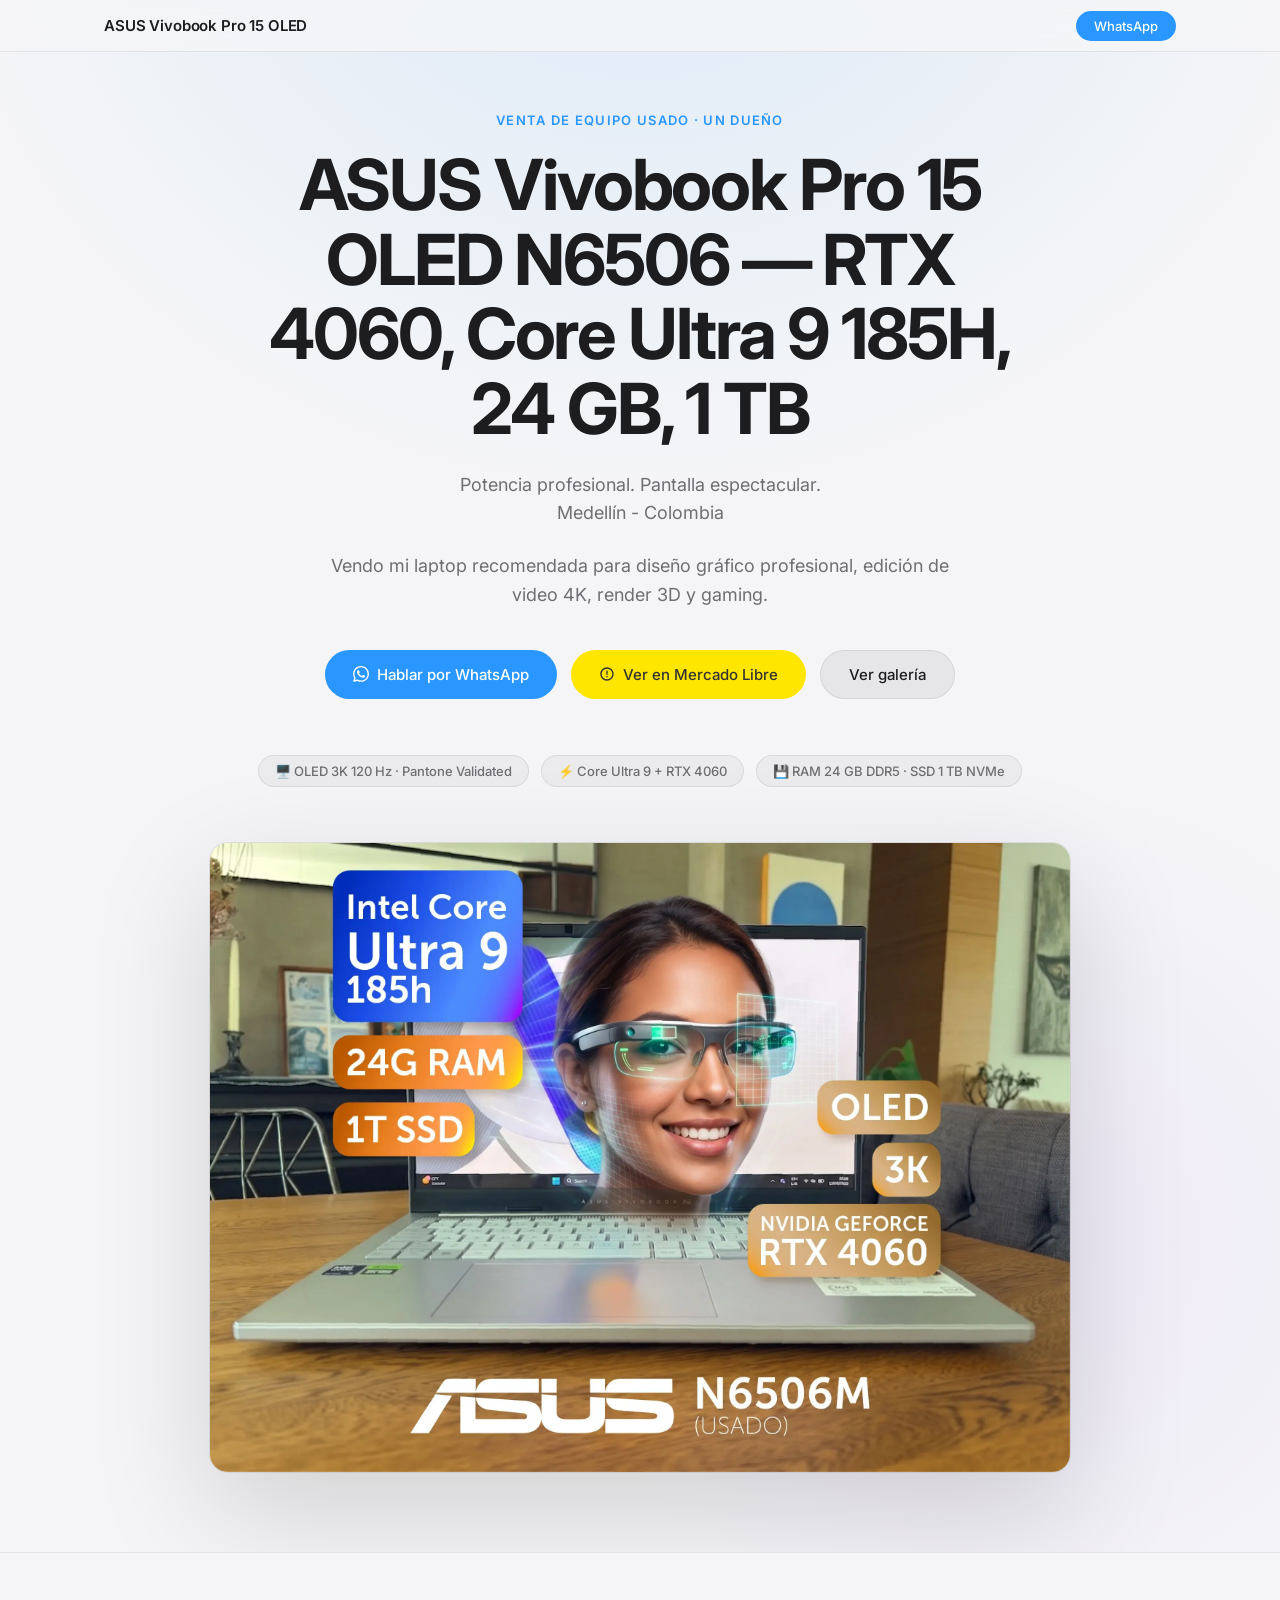
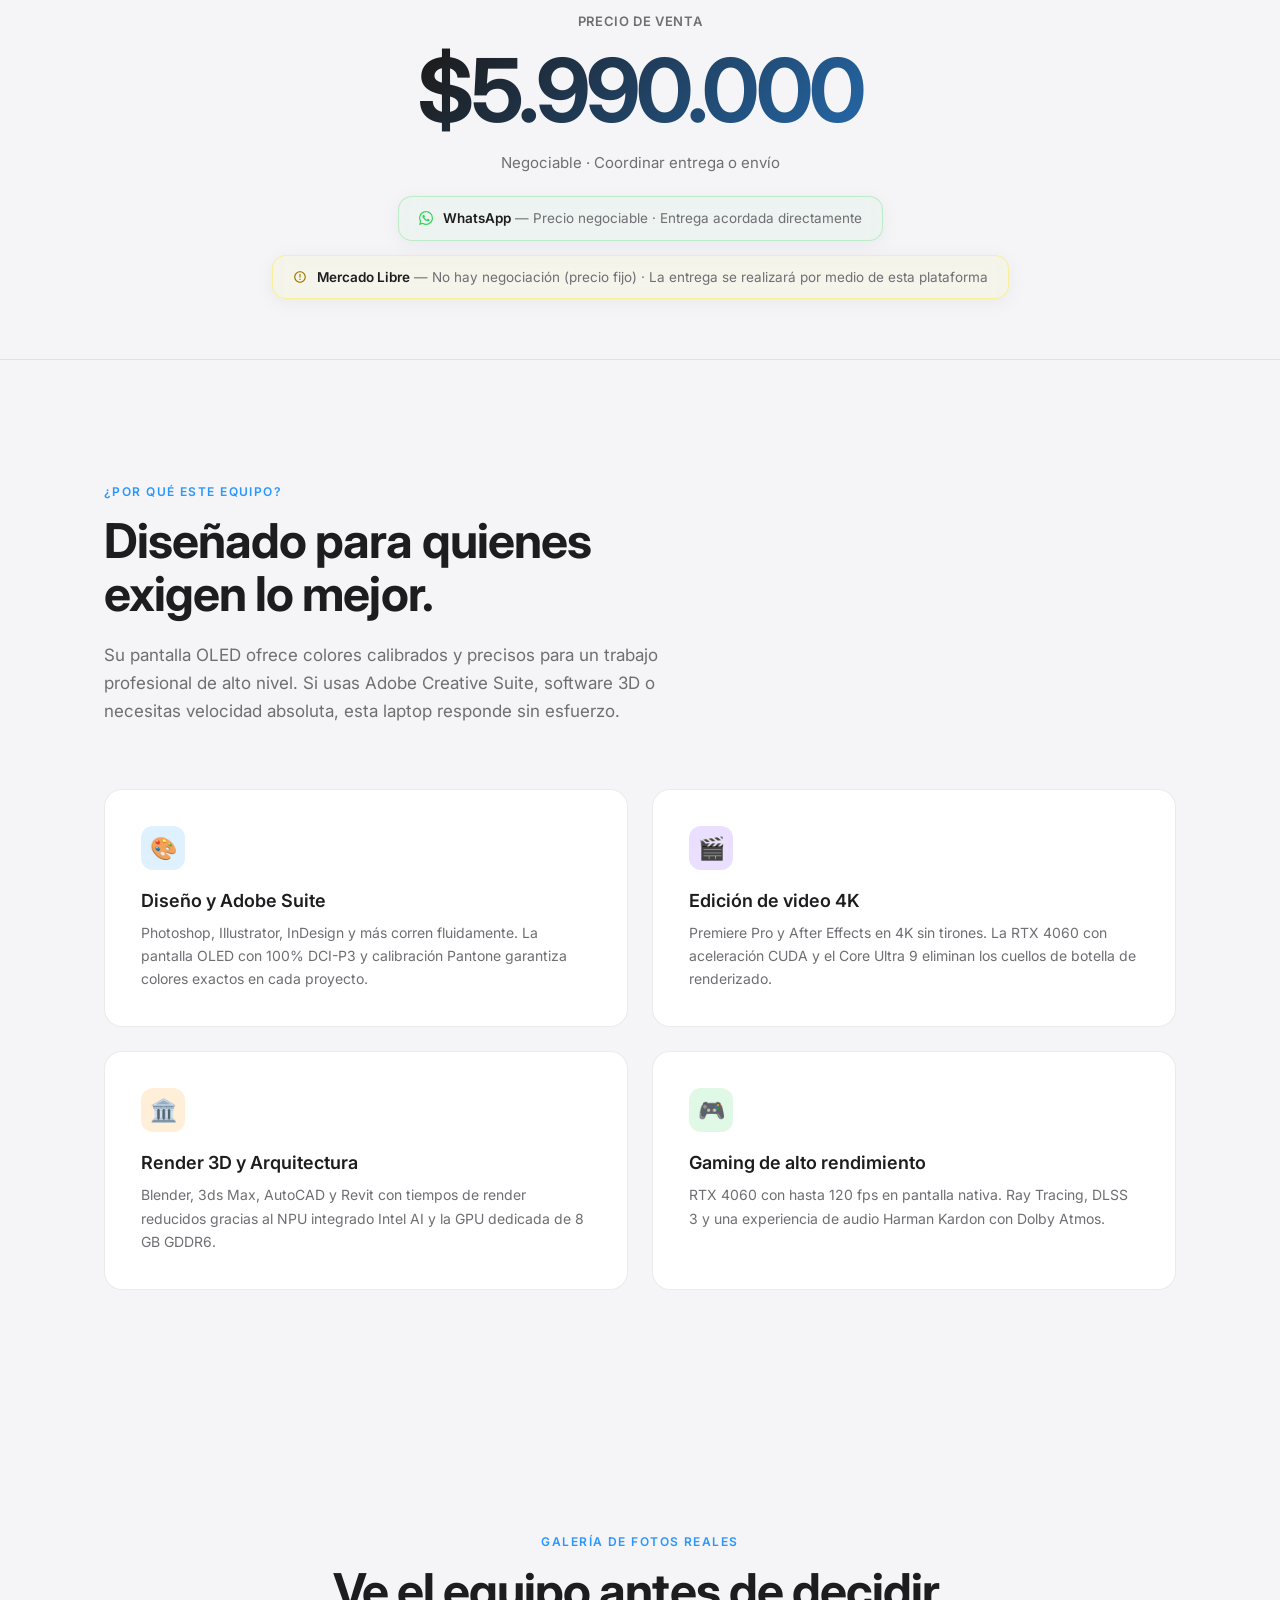
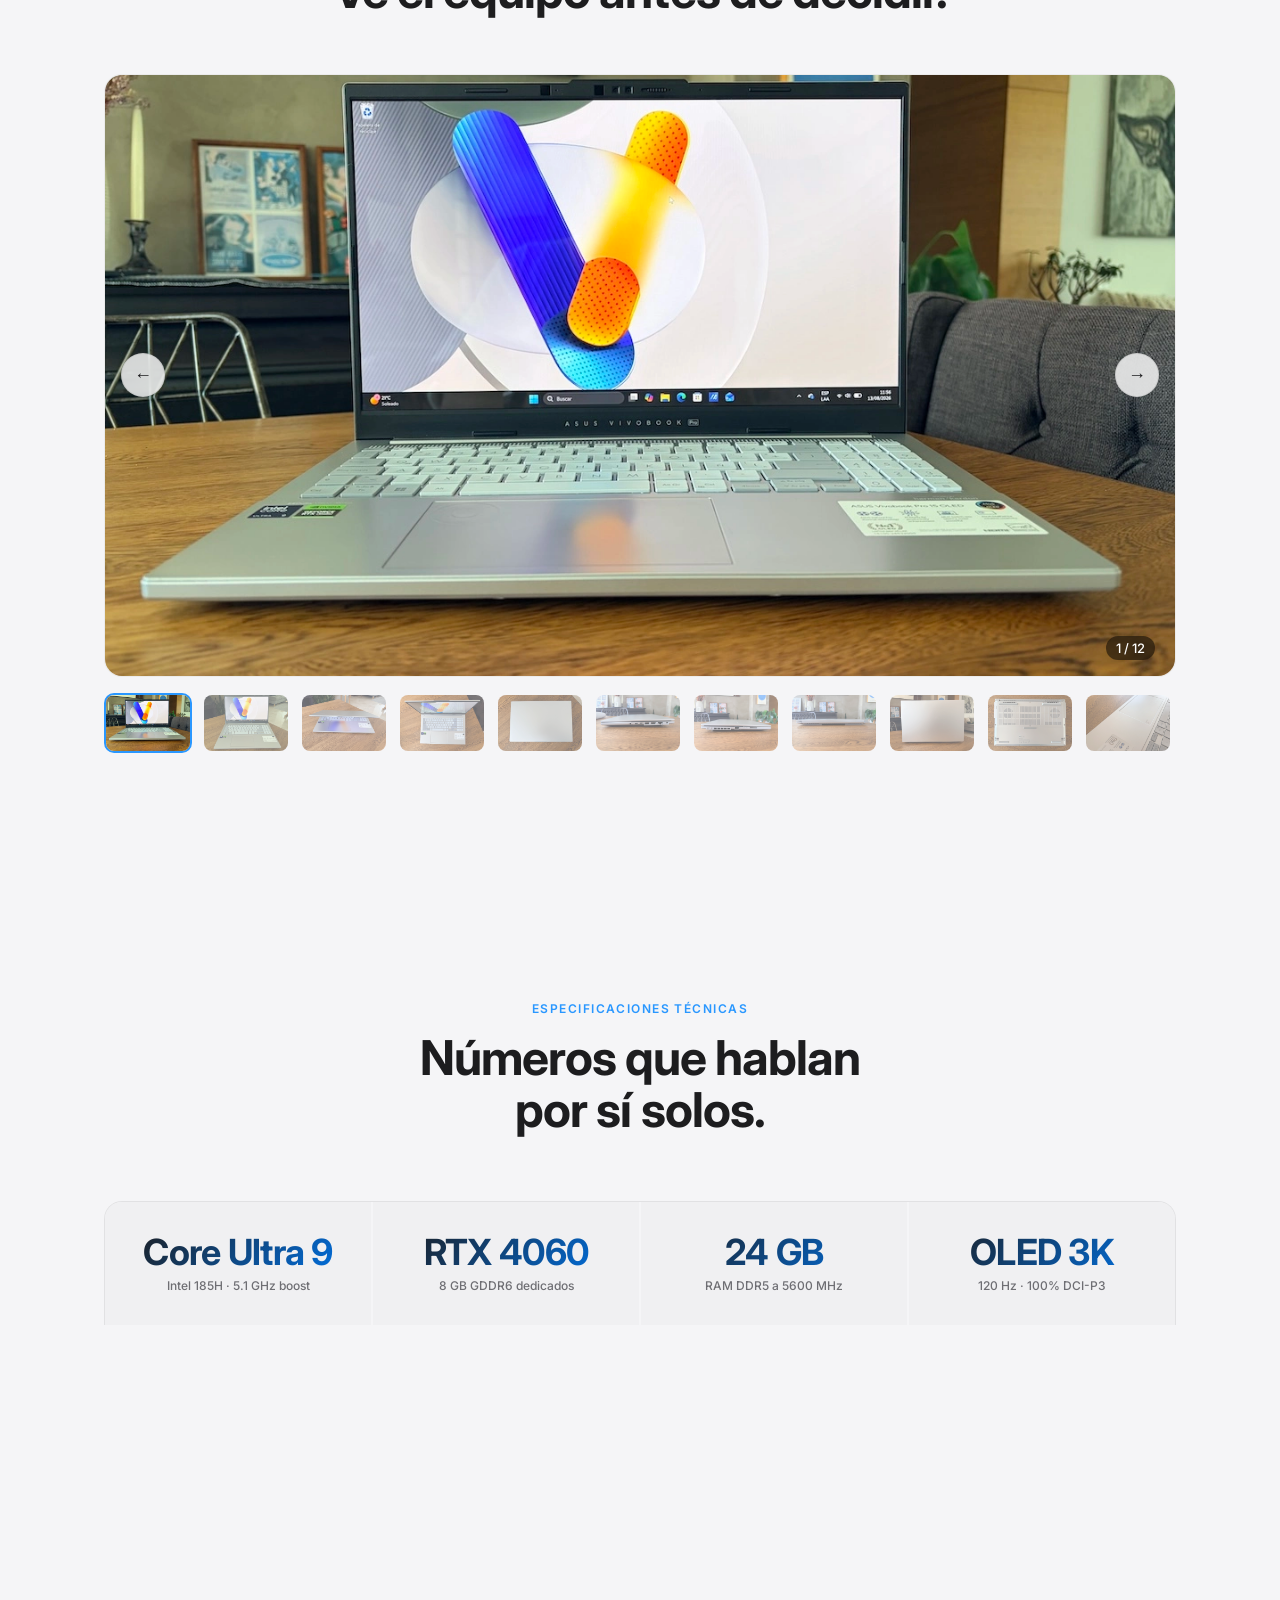
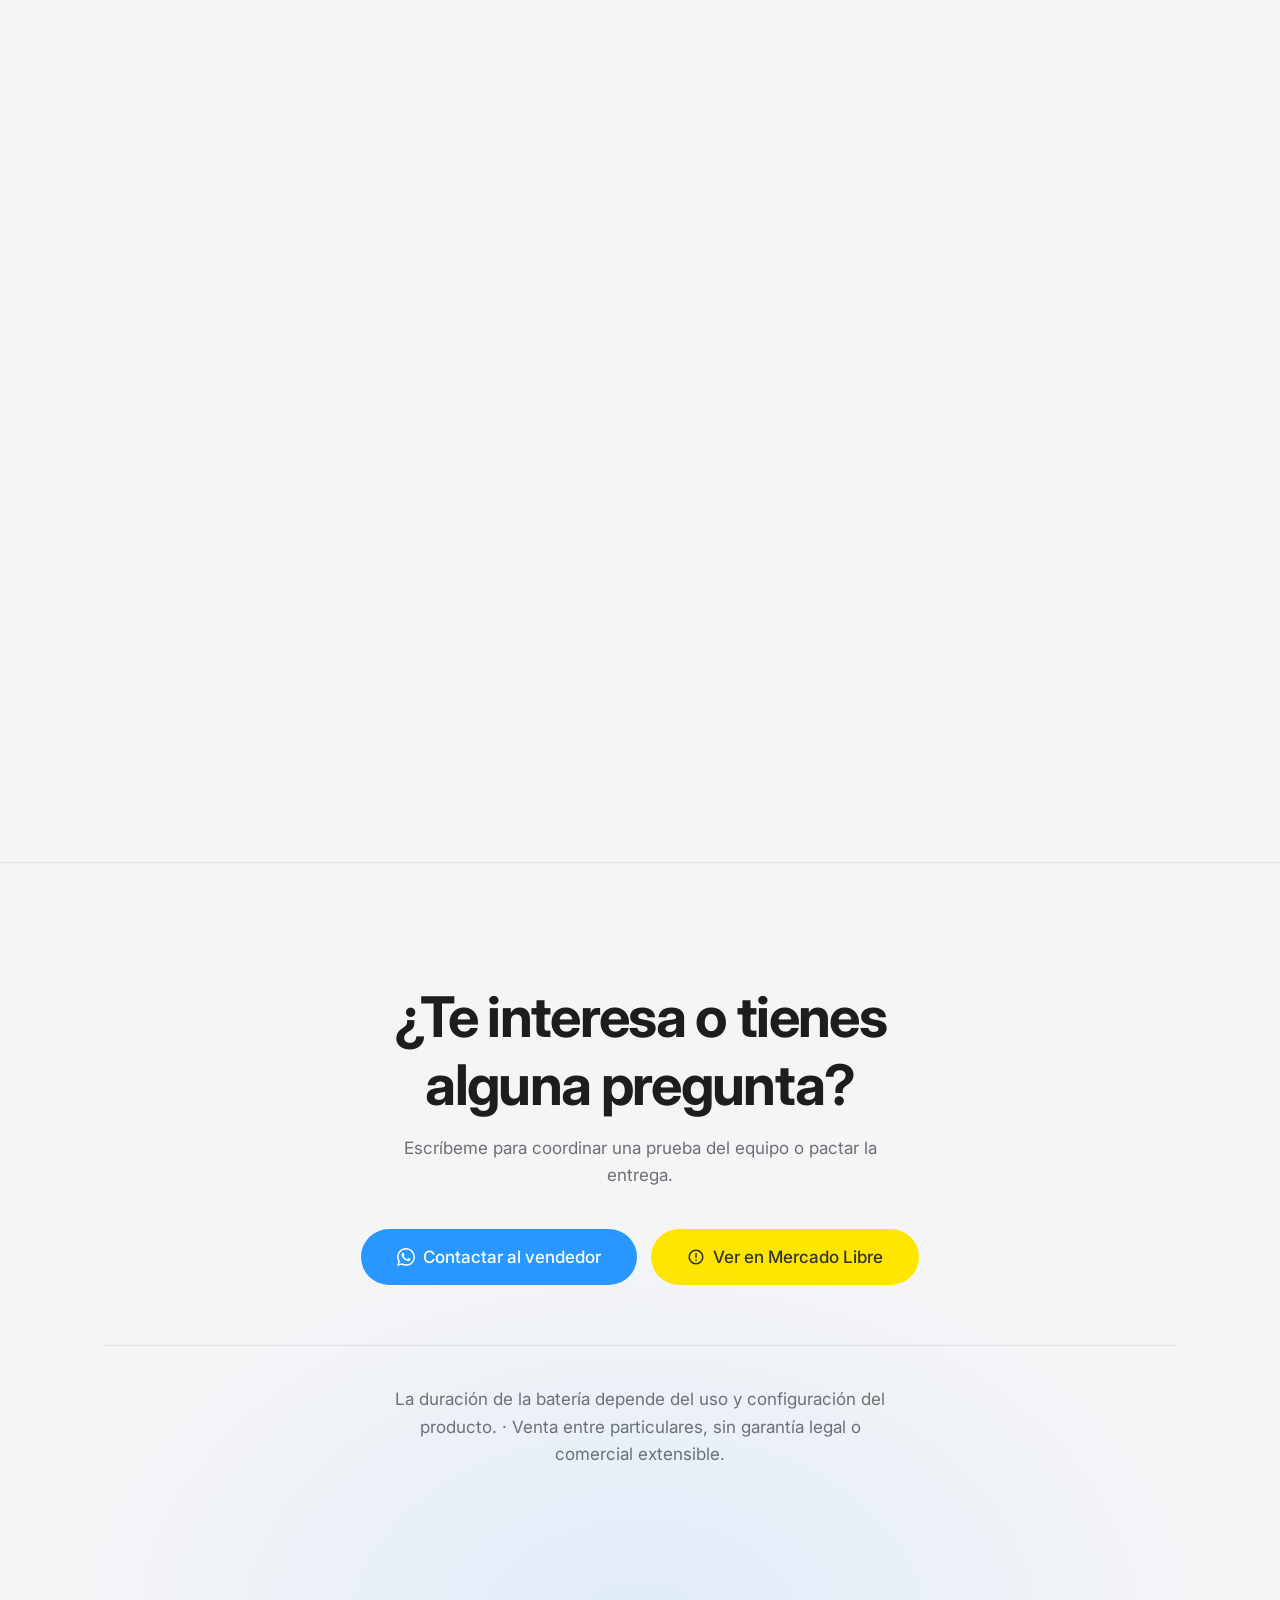
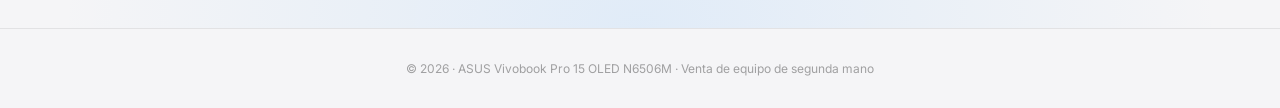
==== commit b36ca722: "SEO: mover JSON-LD al head, anadir FAQPage y Q&A, hechos verificables de estado - Product schema mov" ====
--- a/index.html
+++ b/index.html
@@ -4,34 +4,160 @@
 <head>
   <meta charset="UTF-8" />
   <meta name="viewport" content="width=device-width, initial-scale=1.0" />
-  <title>ASUS Vivobook Pro 15 OLED – Venta</title>
+  <title>ASUS Vivobook Pro 15 OLED N6506 usado — RTX 4060, Core Ultra 9, 24GB, 1TB | Colombia</title>
+<link rel="canonical" href="https://sanmarianito.github.io/AsusVivobookPro15/">
   <meta name="description"
-    content="Vendo ASUS Vivobook Pro 15 OLED. Intel Core Ultra 9, RTX 4060, pantalla 3K OLED 120Hz. Perfecto para diseño gráfico, edición 4K, render 3D y gaming." />
+    content="Vendo ASUS Vivobook Pro 15 OLED N6506 usado en Medellín, Colombia. Intel Core Ultra 9 185H, RTX 4060 8GB, 24GB DDR5, 1TB SSD y pantalla OLED 3K 120Hz. Con caja y cargador original de 200W." />
 
   <!-- ─── Open Graph / WhatsApp / Facebook ──────────────────────────────── -->
   <meta property="og:type" content="website" />
-  <meta property="og:title" content="ASUS Vivobook Pro 15 OLED – Venta" />
+  <meta property="og:url" content="https://sanmarianito.github.io/AsusVivobookPro15/" />
+  <meta property="og:locale" content="es_CO" />
+  <meta property="og:title" content="ASUS Vivobook Pro 15 OLED N6506 usado — RTX 4060, Core Ultra 9 | Medellín" />
   <meta property="og:description"
     content="Intel Core Ultra 9, RTX 4060, pantalla 3K OLED 120Hz, 24 GB RAM, 1 TB SSD. Equipo como nuevo con caja y cargador original." />
-  <meta property="og:image" content="img/Portada.webp" />
+  <meta property="og:image" content="https://sanmarianito.github.io/AsusVivobookPro15/img/Portada.webp" />
   <meta property="og:image:type" content="image/webp" />
   <meta property="og:image:alt" content="ASUS Vivobook Pro 15 OLED – Vista principal" />
 
   <!-- ─── Twitter / X Cards ─────────────────────────────────────────────── -->
   <meta name="twitter:card" content="summary_large_image" />
-  <meta name="twitter:title" content="ASUS Vivobook Pro 15 OLED – Venta" />
+  <meta name="twitter:title" content="ASUS Vivobook Pro 15 OLED N6506 usado — RTX 4060, Core Ultra 9 | Medellín" />
   <meta name="twitter:description"
     content="Intel Core Ultra 9, RTX 4060, pantalla 3K OLED 120Hz, 24 GB RAM, 1 TB SSD. Equipo como nuevo con caja y cargador original." />
-  <meta name="twitter:image" content="img/Portada.webp" />
+  <meta name="twitter:image" content="https://sanmarianito.github.io/AsusVivobookPro15/img/Portada.webp" />
   <meta name="twitter:image:alt" content="ASUS Vivobook Pro 15 OLED – Vista principal" />
 
   <!-- ─── Social Thumbnail Fallback ─────────────────────────────────────── -->
-  <link rel="image_src" href="img/Portada.webp" />
+  <link rel="image_src" href="https://sanmarianito.github.io/AsusVivobookPro15/img/Portada.webp" />
 
   <link rel="preconnect" href="https://fonts.googleapis.com" />
   <link rel="preconnect" href="https://fonts.gstatic.com" crossorigin />
   <link href="https://fonts.googleapis.com/css2?family=Inter:wght@300;400;500;600;700&display=swap" rel="stylesheet" />
   <link rel="stylesheet" href="styles.css" />
+    <script type="application/ld+json">
+  {
+    "@context": "https://schema.org",
+    "@type": "Product",
+    "name": "ASUS Vivobook Pro 15 OLED N6506M — Core Ultra 9 185H / RTX 4060 / 24GB / 1TB",
+    "sku": "N6506M",
+    "mpn": "N6506M",
+    "brand": { "@type": "Brand", "name": "ASUS" },
+    "model": "Vivobook Pro 15 OLED N6506M",
+    "category": "Computadores portátiles",
+    "description": "Portátil ASUS Vivobook Pro 15 OLED usado, en venta en Colombia. Intel Core Ultra 9 185H (16 núcleos/22 hilos), NVIDIA GeForce RTX 4060 8GB GDDR6, 24GB DDR5 5600MHz, SSD NVMe 1TB, pantalla OLED 15.6\" 3K (2880x1620) 120Hz con 100% DCI-P3 validado por Pantone. Poco más de un año de uso, dos rayones leves junto al trackpad. Incluye caja original y cargador ASUS de 200W.",
+    "image": [
+      "https://sanmarianito.github.io/AsusVivobookPro15/img/Portada.webp"
+    ],
+    "url": "https://sanmarianito.github.io/AsusVivobookPro15/",
+    "itemCondition": "https://schema.org/UsedCondition",
+    "additionalProperty": [
+      { "@type": "PropertyValue", "name": "Procesador", "value": "Intel Core Ultra 9 185H" },
+      { "@type": "PropertyValue", "name": "Tarjeta gráfica", "value": "NVIDIA GeForce RTX 4060 8GB GDDR6" },
+      { "@type": "PropertyValue", "name": "Memoria RAM", "value": "24 GB DDR5 5600 MHz" },
+      { "@type": "PropertyValue", "name": "Almacenamiento", "value": "1 TB SSD NVMe M.2" },
+      { "@type": "PropertyValue", "name": "Pantalla", "value": "OLED 15.6 pulgadas 3K 2880x1620 120Hz" },
+      { "@type": "PropertyValue", "name": "Cobertura de color", "value": "100% DCI-P3, validado por Pantone" },
+      { "@type": "PropertyValue", "name": "Peso", "value": "1.8 kg" },
+      { "@type": "PropertyValue", "name": "Sistema operativo", "value": "Windows 11 Home" }
+    ],
+    "offers": {
+      "@type": "Offer",
+      "price": "5990000",
+      "priceCurrency": "COP",
+      "itemCondition": "https://schema.org/UsedCondition",
+      "availability": "https://schema.org/InStock",
+      "url": "https://sanmarianito.github.io/AsusVivobookPro15/",
+      "priceValidUntil": "2026-12-31",
+      "areaServed": [
+        { "@type": "Country", "name": "Colombia" },
+        { "@type": "City", "name": "Medellín" }
+      ],
+      "availableAtOrFrom": {
+        "@type": "Place",
+        "address": {
+          "@type": "PostalAddress",
+          "addressLocality": "Medellín",
+          "addressRegion": "Antioquia",
+          "addressCountry": "CO"
+        }
+      },
+      "seller": { "@type": "Person", "name": "Nano — venta entre particulares" }
+    }
+  }
+  </script>
+  <script type="application/ld+json">
+{
+  "@context": "https://schema.org",
+  "@type": "FAQPage",
+  "mainEntity": [
+    {
+      "@type": "Question",
+      "name": "¿Cuánto uso tiene el equipo?",
+      "acceptedAnswer": {
+        "@type": "Answer",
+        "text": "Poco más de un año, con un solo dueño."
+      }
+    },
+    {
+      "@type": "Question",
+      "name": "¿Tiene garantía?",
+      "acceptedAnswer": {
+        "@type": "Answer",
+        "text": "No. Es una venta entre particulares, sin garantía de tienda."
+      }
+    },
+    {
+      "@type": "Question",
+      "name": "¿Qué defectos tiene?",
+      "acceptedAnswer": {
+        "@type": "Answer",
+        "text": "Dos rayones leves junto al trackpad. Están fotografiados sin retoque en la galería de esta página. No hay marcas en pantalla, teclado ni bisagras."
+      }
+    },
+    {
+      "@type": "Question",
+      "name": "¿Incluye caja y cargador?",
+      "acceptedAnswer": {
+        "@type": "Answer",
+        "text": "Sí. Incluye la caja original de ASUS y el cargador original ASUS de 200 W."
+      }
+    },
+    {
+      "@type": "Question",
+      "name": "¿Hay factura de compra?",
+      "acceptedAnswer": {
+        "@type": "Answer",
+        "text": "Sí, se entrega la factura de compra original."
+      }
+    },
+    {
+      "@type": "Question",
+      "name": "¿Se consigue nueva esta configuración en Colombia?",
+      "acceptedAnswer": {
+        "@type": "Answer",
+        "text": "No. En retail colombiano solo quedan variantes con RTX 4050 o RTX 3050 y pantalla FHD, no esta combinación de RTX 4060 con pantalla OLED 3K de 120 Hz."
+      }
+    },
+    {
+      "@type": "Question",
+      "name": "¿Sirve para edición de video 4K y render 3D?",
+      "acceptedAnswer": {
+        "@type": "Answer",
+        "text": "Sí. Cuenta con RTX 4060 de 8 GB GDDR6, Intel Core Ultra 9 185H, 24 GB de RAM DDR5 y una pantalla OLED con 100% DCI-P3 validada por Pantone, que es justo lo que exige el trabajo de color."
+      }
+    },
+    {
+      "@type": "Question",
+      "name": "¿Dónde está el equipo y cómo se entrega?",
+      "acceptedAnswer": {
+        "@type": "Answer",
+        "text": "En Medellín, Colombia. Se coordina entrega presencial en la ciudad o envío al resto del país."
+      }
+    }
+  ]
+}
+  </script>
 </head>
 
 <body>
@@ -56,12 +182,12 @@
     <div class="hero-text-collapse">
       <div class="hero-text-inner">
         <p class="hero-label">Venta de equipo usado · Un dueño</p>
-    <h1>
-      <span class="gradient-text">Potencia profesional.<br>Pantalla espectacular.</span>
-    </h1>
+    <h1>ASUS Vivobook Pro 15 OLED N6506 — RTX 4060, Core Ultra 9 185H, 24 GB, 1 TB</h1>
+
+<p class="hero-sub">Potencia profesional. Pantalla espectacular. <br>
+Medellín - Colombia</p>
     <p class="hero-sub">
-      Vendo mi ASUS Vivobook Pro 15 OLED. Intel Core Ultra 9, RTX 4060 y
-      pantalla OLED 3K para diseño gráfico, edición de video 4K, render 3D y gaming.
+      Vendo mi laptop recomendada para diseño gráfico profesional, edición de video 4K, render 3D y gaming.
     </p>
     <div class="hero-actions">
       <a href="https://wa.me/NaNoGonzal?text=Hola,%20me%20interesa%20la%20laptop%20ASUS%20Vivobook%20Pro%2015%20OLED"
@@ -310,24 +436,19 @@
           <span class="label">Estado del equipo</span>
           <h2 class="section-title">Transparencia total.</h2>
           <p class="section-sub">
-            Un poco más de 1 año de uso. Funcionalmente impecable. Transparente con el estado cosmético.
+            Poco más de 1 año de uso, un solo dueño. Estos son los hechos, no una calificación que me ponga yo.
           </p>
 
-          <div class="condition-scores">
-            <div class="score-card">
-              <div class="score-num">10/10</div>
-              <div class="score-label">Funcional</div>
-            </div>
-            <div class="score-card">
-              <div class="score-num">9.5/10</div>
-              <div class="score-label">Cosmético</div>
-            </div>
-          </div>
+          <ul class="condition-facts">
+            <li><span class="check">✓</span>Sin marcas en la pantalla, el teclado ni las bisagras.</li>
+            <li><span class="check">✓</span>Todos los componentes funcionando: pantalla, teclado, trackpad, puertos, altavoces, cámara y Wi‑Fi.</li>
+            <li><span class="check">✓</span>Batería y cargador originales, sin reemplazos ni reparaciones previas.</li>
+            <li><span class="check">✓</span>Un solo dueño, con factura de compra.</li>
+          </ul>
 
           <div class="cosmetic-note">
             <span>⚠️</span>
-            <span>Presenta dos pequeños rayones leves al lado del trackpad. No afectan el uso ni la
-              funcionalidad.</span>
+            <span>El único defecto: dos rayones leves junto al trackpad, fotografiados sin retoque en la galería. No afectan el uso ni la funcionalidad.</span>
           </div>
 
           <h3 style="margin-top:36px; font-size:16px; font-weight:600; margin-bottom:4px; color:var(--text);">Lo que
@@ -343,6 +464,51 @@
           <img src="img/galeria11.webp" alt="Laptop ASUS con caja original y cargador 200W" title="Clic para ampliar"
             loading="lazy" />
         </div>
+      </div>
+    </div>
+  </section>
+
+
+  <!-- ─── Preguntas frecuentes ─────────────────────────────────────────── -->
+  <section id="faq">
+    <div class="container">
+      <div class="faq-head reveal">
+        <span class="label">Preguntas frecuentes</span>
+        <h2 class="section-title">Lo que todos preguntan,<br>respondido de una vez.</h2>
+      </div>
+      <div class="faq-list reveal">
+        <details class="faq-item">
+          <summary>¿Cuánto uso tiene el equipo?</summary>
+          <p>Poco más de un año, con un solo dueño.</p>
+        </details>
+        <details class="faq-item">
+          <summary>¿Tiene garantía?</summary>
+          <p>No. Es una venta entre particulares, sin garantía de tienda.</p>
+        </details>
+        <details class="faq-item">
+          <summary>¿Qué defectos tiene?</summary>
+          <p>Dos rayones leves junto al trackpad. Están fotografiados sin retoque en la galería de esta página. No hay marcas en pantalla, teclado ni bisagras.</p>
+        </details>
+        <details class="faq-item">
+          <summary>¿Incluye caja y cargador?</summary>
+          <p>Sí. Incluye la caja original de ASUS y el cargador original ASUS de 200 W.</p>
+        </details>
+        <details class="faq-item">
+          <summary>¿Hay factura de compra?</summary>
+          <p>Sí, se entrega la factura de compra original.</p>
+        </details>
+        <details class="faq-item">
+          <summary>¿Se consigue nueva esta configuración en Colombia?</summary>
+          <p>No. En retail colombiano solo quedan variantes con RTX 4050 o RTX 3050 y pantalla FHD, no esta combinación de RTX 4060 con pantalla OLED 3K de 120 Hz.</p>
+        </details>
+        <details class="faq-item">
+          <summary>¿Sirve para edición de video 4K y render 3D?</summary>
+          <p>Sí. Cuenta con RTX 4060 de 8 GB GDDR6, Intel Core Ultra 9 185H, 24 GB de RAM DDR5 y una pantalla OLED con 100% DCI-P3 validada por Pantone, que es justo lo que exige el trabajo de color.</p>
+        </details>
+        <details class="faq-item">
+          <summary>¿Dónde está el equipo y cómo se entrega?</summary>
+          <p>En Medellín, Colombia. Se coordina entrega presencial en la ciudad o envío al resto del país.</p>
+        </details>
       </div>
     </div>
   </section>
--- a/styles.css
+++ b/styles.css
@@ -840,6 +840,88 @@
   transform: scale(2.5);
 }
 
+
+/* ─── Condition facts ───────────────────────────────────────────────────── */
+.condition-facts {
+  list-style: none;
+  margin: 32px 0 0;
+}
+
+.condition-facts li {
+  display: flex;
+  align-items: flex-start;
+  gap: 12px;
+  padding: 12px 0;
+  border-bottom: 1px solid var(--border);
+  font-size: 15px;
+  line-height: 1.55;
+  color: var(--text);
+}
+.condition-facts li:last-child { border-bottom: none; }
+
+.condition-facts .check {
+  width: 22px; height: 22px;
+  border-radius: 50%;
+  background: rgba(48, 209, 88, 0.15);
+  color: var(--green);
+  display: flex; align-items: center; justify-content: center;
+  font-size: 12px;
+  flex-shrink: 0;
+  margin-top: 1px;
+}
+
+/* ─── FAQ ───────────────────────────────────────────────────────────────── */
+#faq { padding: 120px 0; }
+
+.faq-head { margin-bottom: 48px; }
+
+.faq-list {
+  max-width: 820px;
+  border-top: 1px solid var(--border);
+}
+
+.faq-item {
+  border-bottom: 1px solid var(--border);
+}
+
+.faq-item summary {
+  list-style: none;
+  cursor: pointer;
+  padding: 22px 40px 22px 0;
+  font-size: 17px;
+  font-weight: 600;
+  color: var(--text);
+  position: relative;
+  transition: color 0.2s ease;
+}
+.faq-item summary::-webkit-details-marker { display: none; }
+.faq-item summary:hover { color: var(--accent); }
+
+.faq-item summary::after {
+  content: "+";
+  position: absolute;
+  right: 4px;
+  top: 50%;
+  transform: translateY(-50%);
+  font-size: 24px;
+  font-weight: 400;
+  line-height: 1;
+  color: var(--muted);
+  transition: transform 0.25s ease, color 0.2s ease;
+}
+.faq-item[open] summary::after {
+  content: "−";
+  color: var(--accent);
+}
+
+.faq-item p {
+  padding: 0 40px 24px 0;
+  margin-top: -4px;
+  font-size: 16px;
+  line-height: 1.65;
+  color: var(--muted);
+}
+
 /* ─── CTA Footer ────────────────────────────────────────────────────────── */
 #cta-footer {
   padding: 120px 0;
@@ -961,13 +1043,14 @@
 /* ─── Responsive ────────────────────────────────────────────────────────── */
 @media (max-width: 900px) {
   .section { padding: 80px 0; }
-  #value, #gallery, #specs, #condition, #cta-footer { padding: 80px 0; }
+  #value, #gallery, #specs, #condition, #faq, #cta-footer { padding: 80px 0; }
 }
 
 @media (max-width: 700px) {
   .value-grid        { grid-template-columns: 1fr; }
   .spec-highlights   { grid-template-columns: repeat(2, 1fr); }
   .condition-inner   { grid-template-columns: 1fr; }
+  .faq-item summary  { font-size: 16px; }
 }
 
 @media (max-width: 600px) {
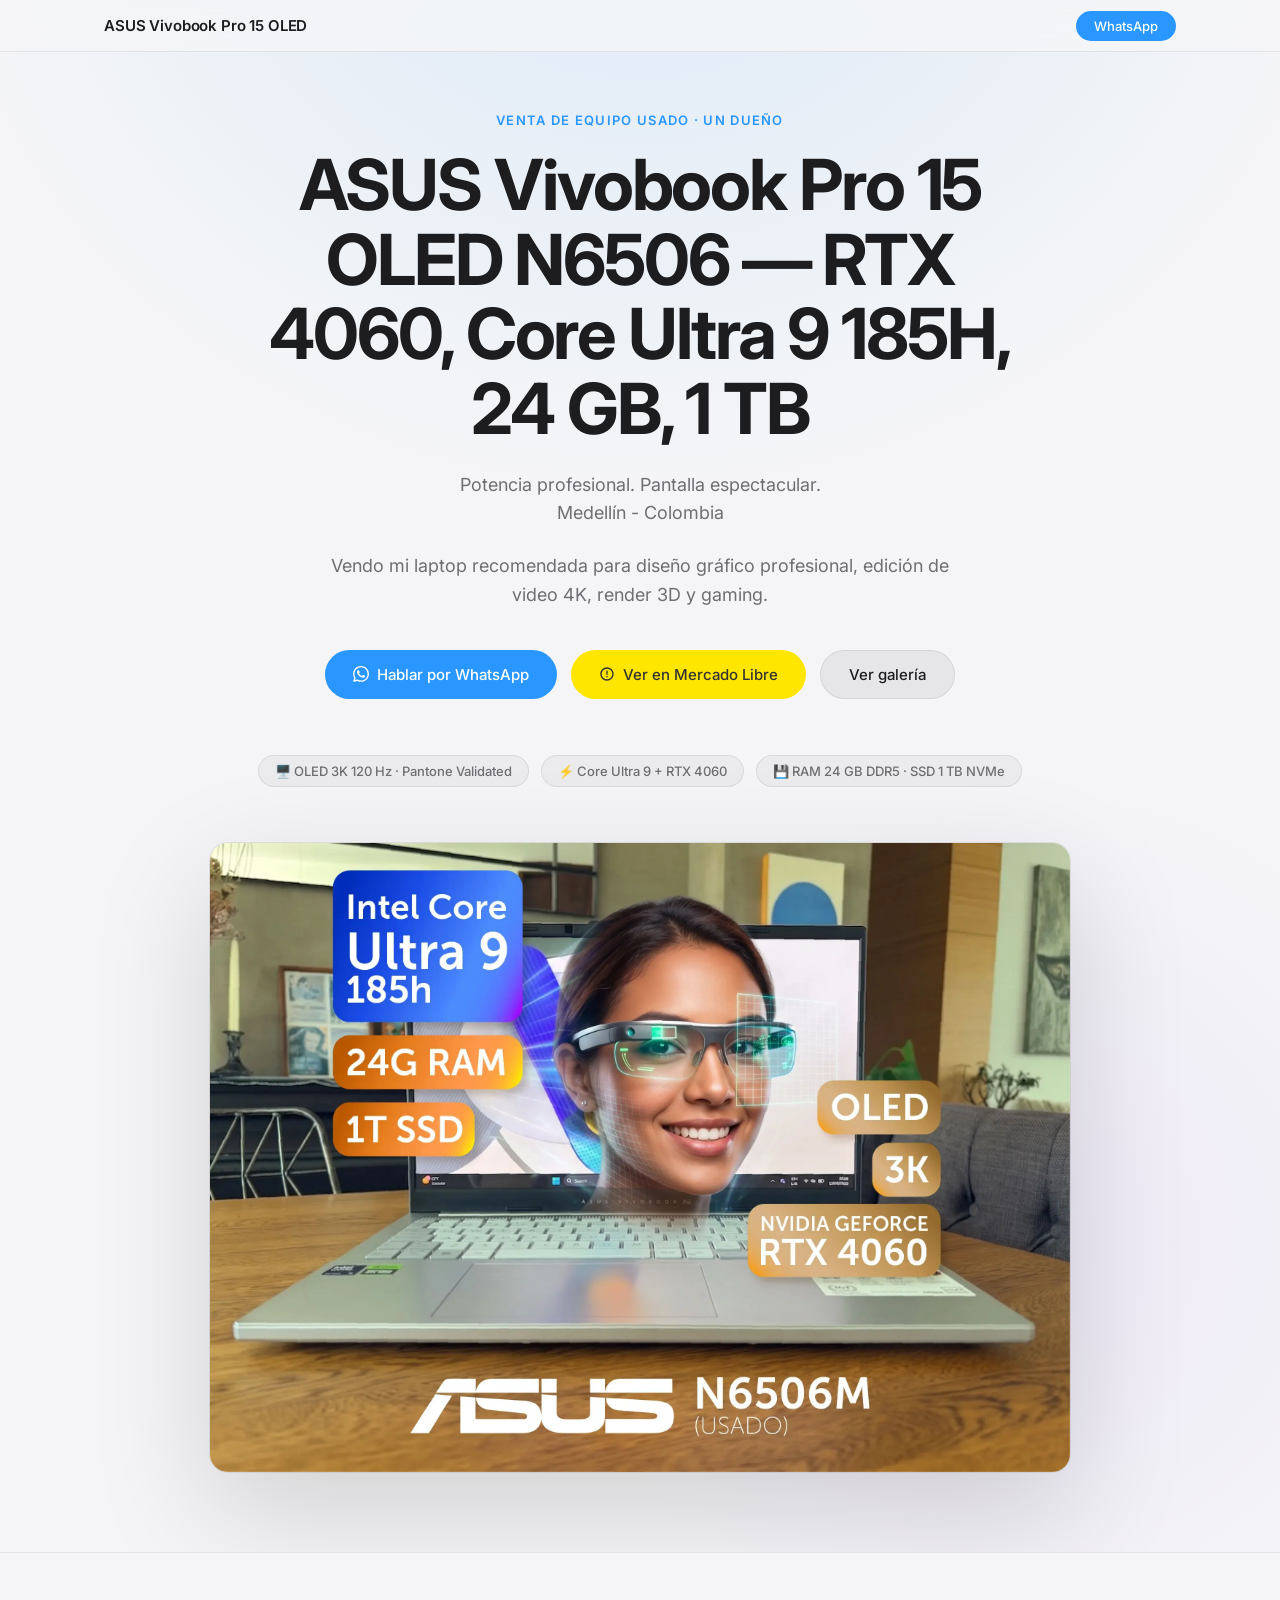
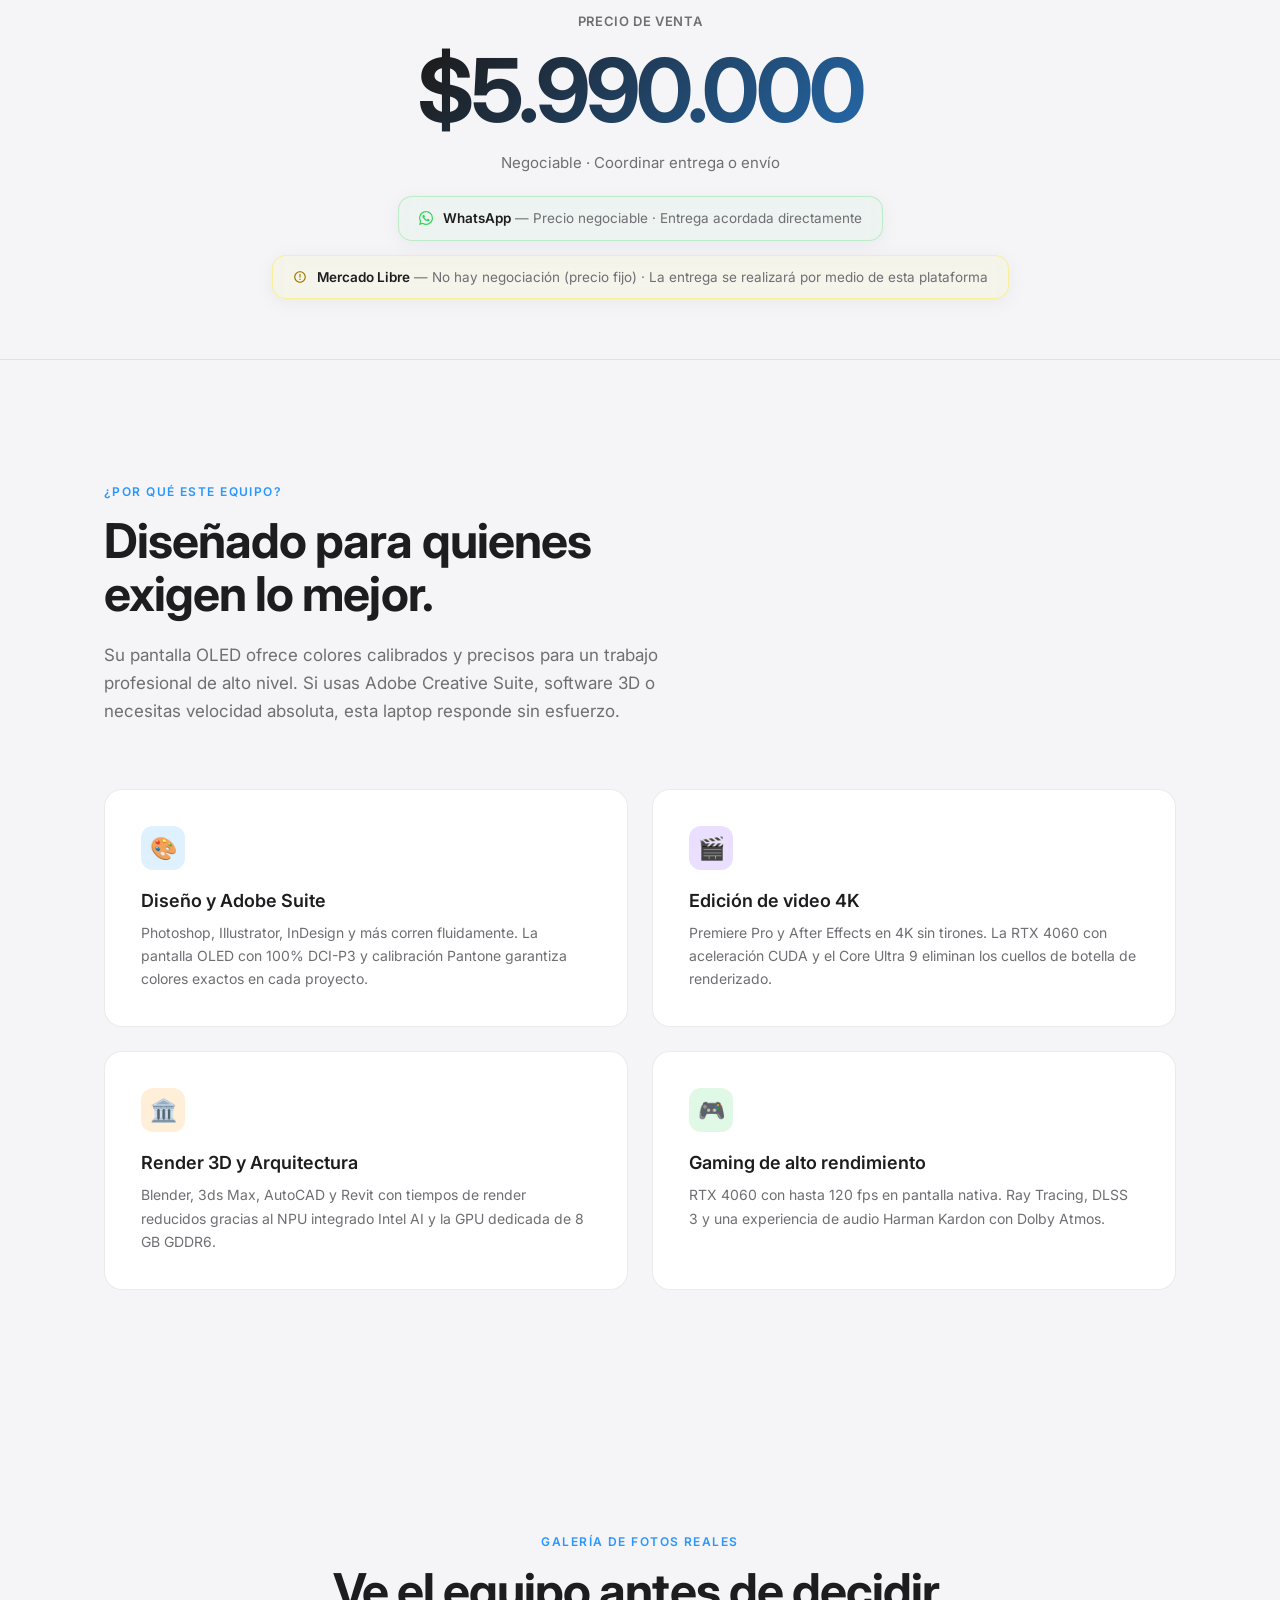
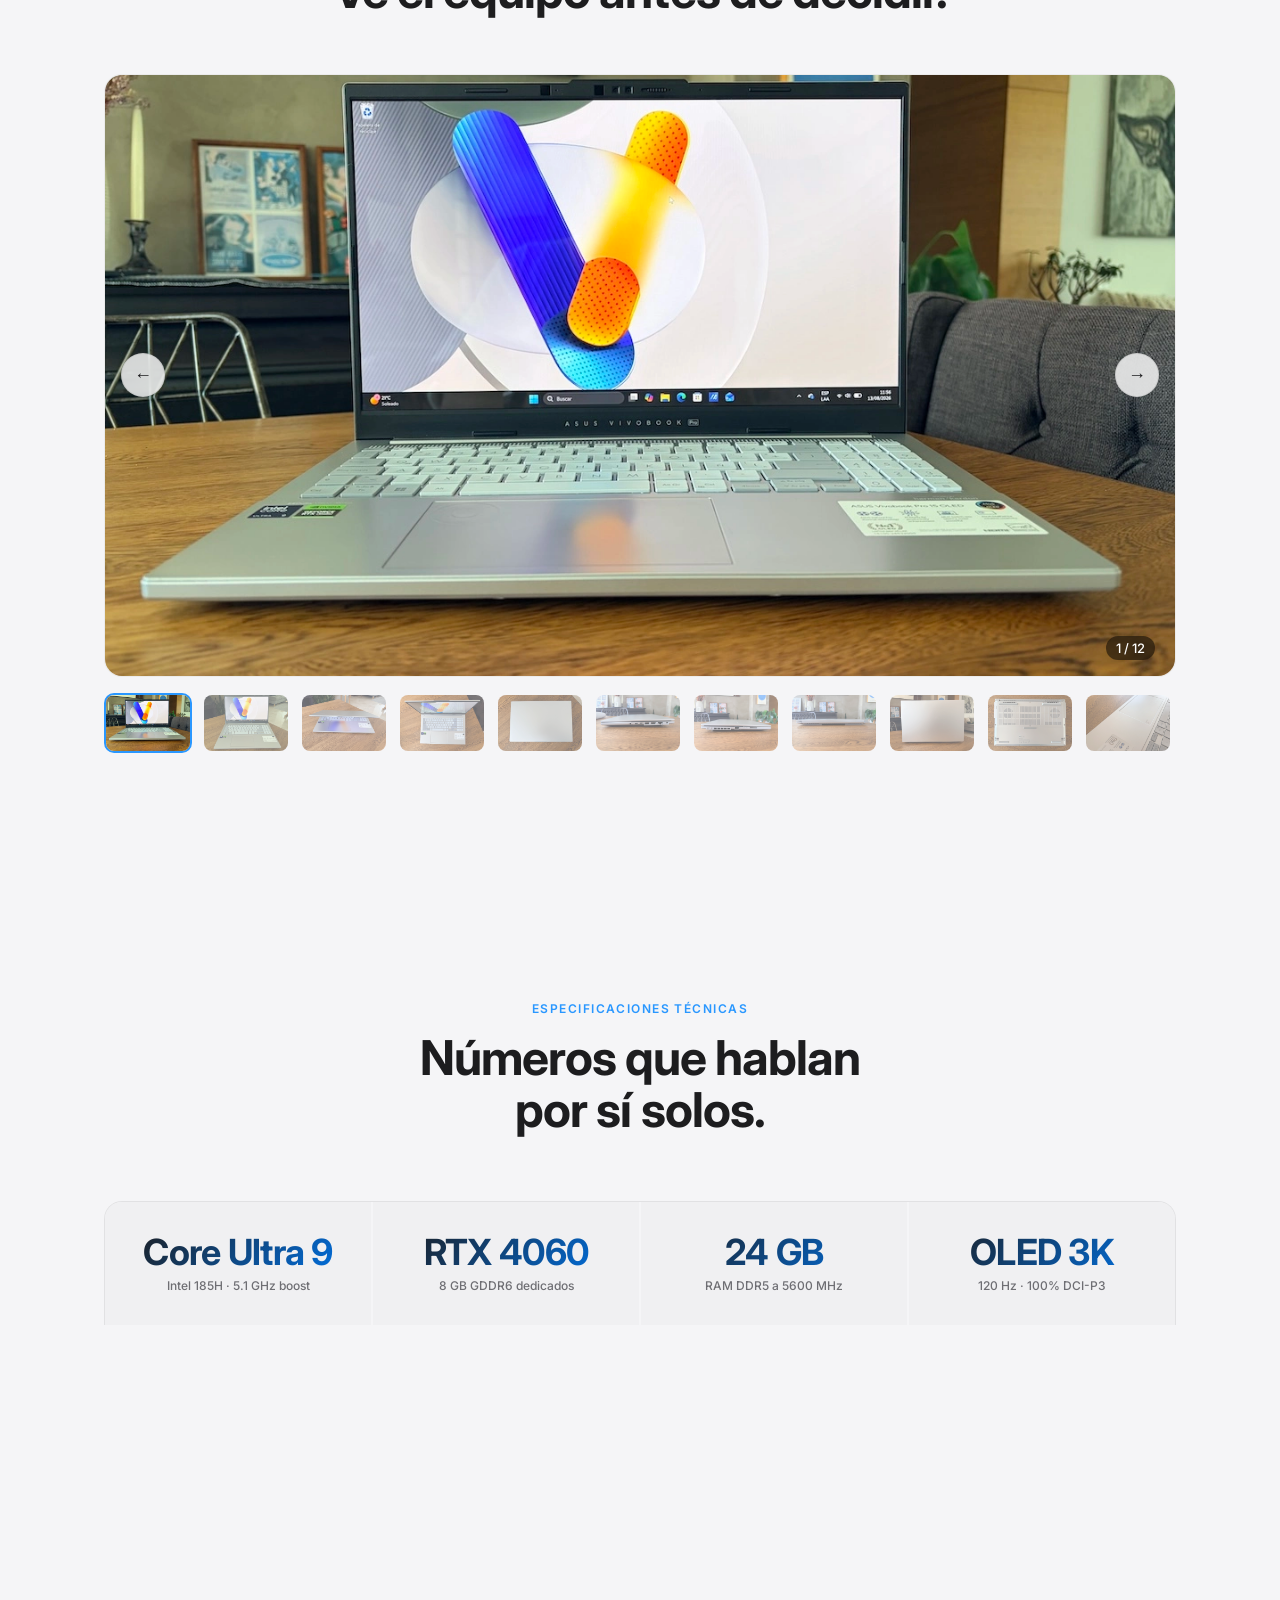
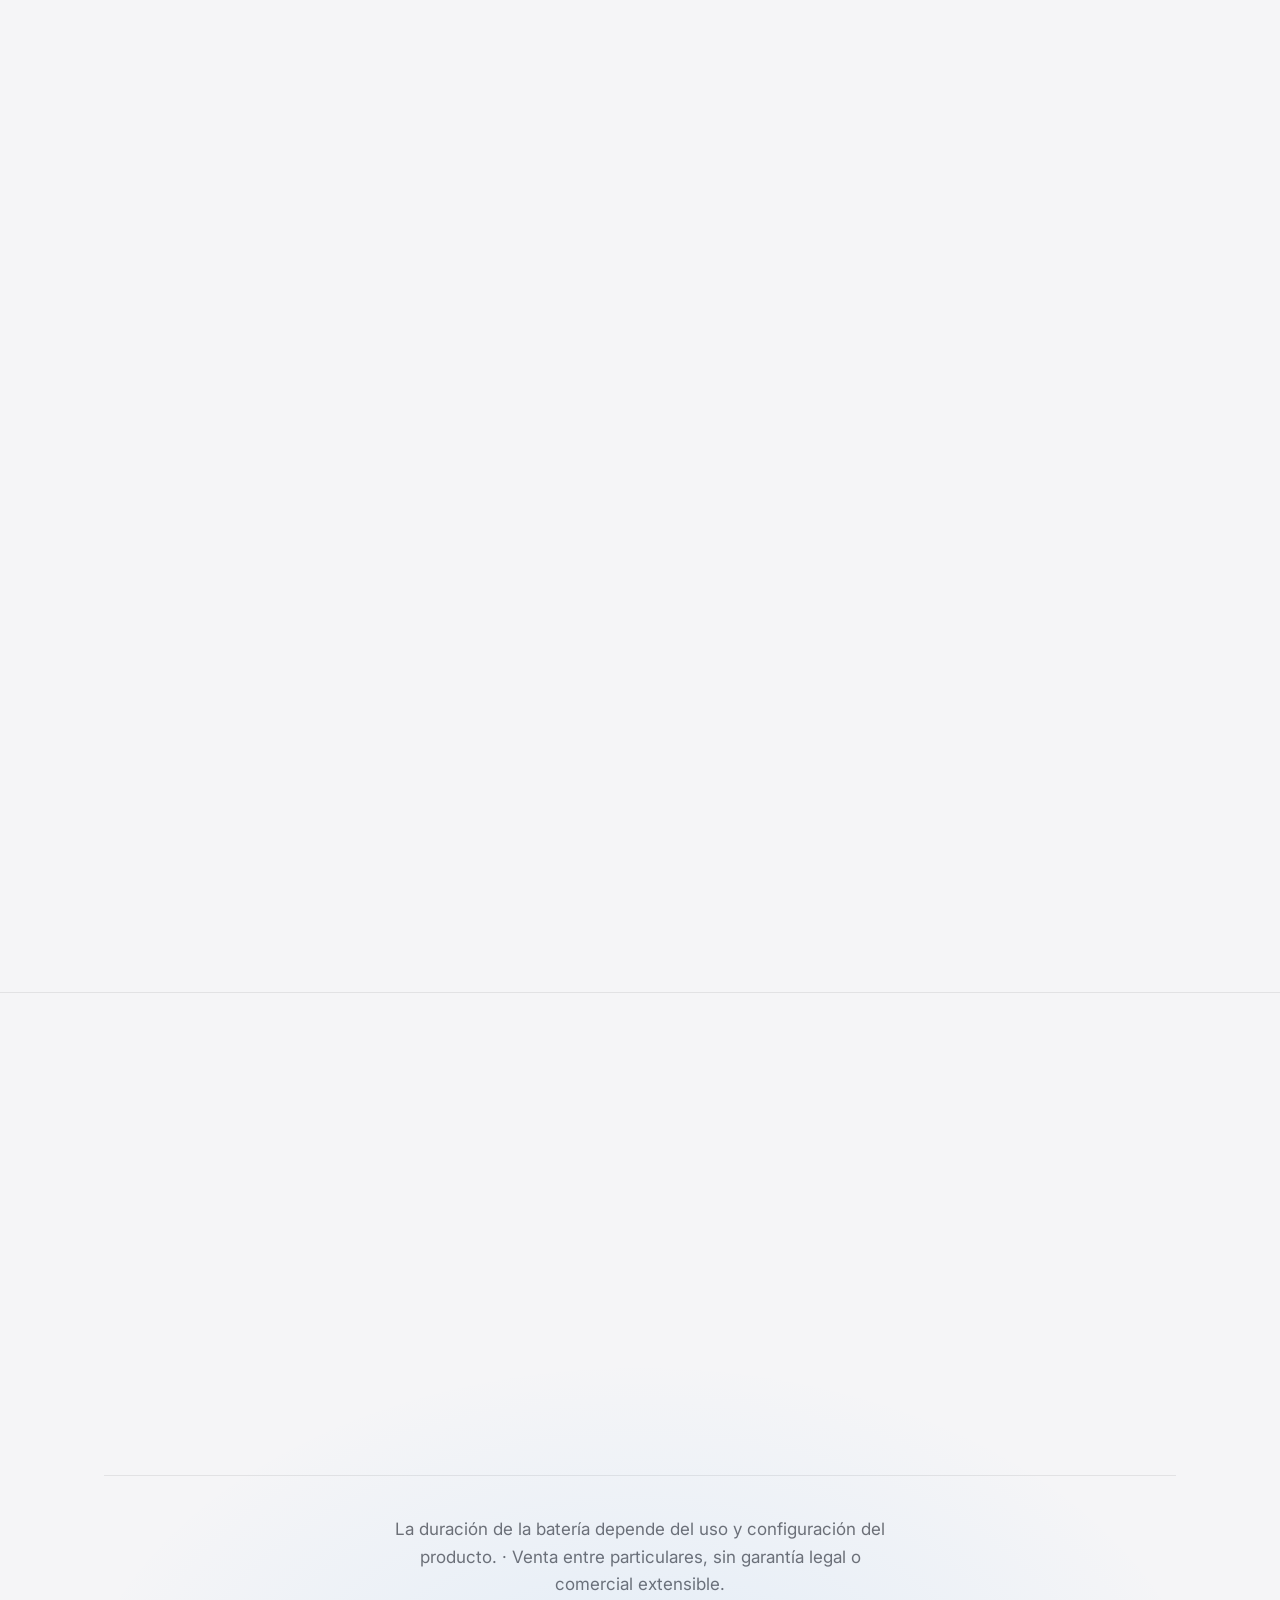
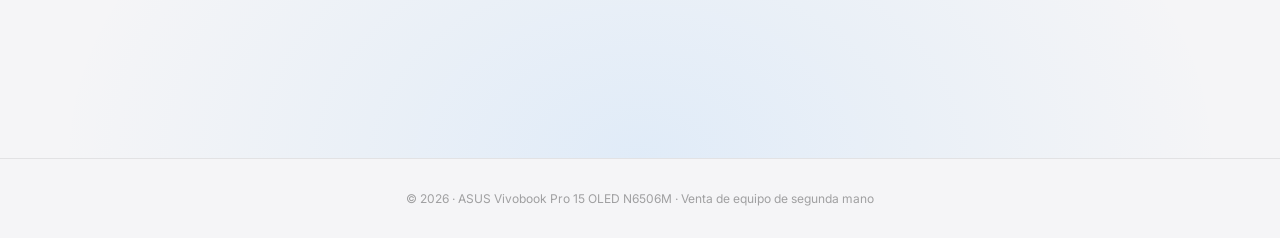
==== commit 4054b48e: "FAQ: reemplazar las 10 preguntas frecuentes y su FAQPage schema Co-Authored-By: Claude Opus 5 <norep" ====
--- a/index.html
+++ b/index.html
@@ -96,7 +96,15 @@
       "name": "¿Cuánto uso tiene el equipo?",
       "acceptedAnswer": {
         "@type": "Answer",
-        "text": "Poco más de un año, con un solo dueño."
+        "text": "Poco más de un año de uso. Fue mi equipo de trabajo personal, no es un equipo de reventa."
+      }
+    },
+    {
+      "@type": "Question",
+      "name": "¿Qué defectos tiene?",
+      "acceptedAnswer": {
+        "@type": "Answer",
+        "text": "Dos rayones leves junto al trackpad. Están fotografiados sin retoque en la galería de esta página. No tiene marcas en la pantalla, el teclado ni las bisagras, y todos sus componentes funcionan correctamente."
       }
     },
     {
@@ -104,39 +112,23 @@
       "name": "¿Tiene garantía?",
       "acceptedAnswer": {
         "@type": "Answer",
-        "text": "No. Es una venta entre particulares, sin garantía de tienda."
-      }
-    },
-    {
-      "@type": "Question",
-      "name": "¿Qué defectos tiene?",
-      "acceptedAnswer": {
-        "@type": "Answer",
-        "text": "Dos rayones leves junto al trackpad. Están fotografiados sin retoque en la galería de esta página. No hay marcas en pantalla, teclado ni bisagras."
-      }
-    },
-    {
-      "@type": "Question",
-      "name": "¿Incluye caja y cargador?",
-      "acceptedAnswer": {
-        "@type": "Answer",
-        "text": "Sí. Incluye la caja original de ASUS y el cargador original ASUS de 200 W."
-      }
-    },
-    {
-      "@type": "Question",
-      "name": "¿Hay factura de compra?",
-      "acceptedAnswer": {
-        "@type": "Answer",
-        "text": "Sí, se entrega la factura de compra original."
-      }
-    },
-    {
-      "@type": "Question",
-      "name": "¿Se consigue nueva esta configuración en Colombia?",
-      "acceptedAnswer": {
-        "@type": "Answer",
-        "text": "No. En retail colombiano solo quedan variantes con RTX 4050 o RTX 3050 y pantalla FHD, no esta combinación de RTX 4060 con pantalla OLED 3K de 120 Hz."
+        "text": "No. Es una venta entre particulares y la garantía de fábrica ya venció. Si la compra se hace a través de Mercado Libre, aplica la Compra Protegida de la plataforma y el plazo de devolución que ella establece."
+      }
+    },
+    {
+      "@type": "Question",
+      "name": "¿Qué incluye?",
+      "acceptedAnswer": {
+        "@type": "Answer",
+        "text": "El portátil, el cargador original ASUS de 200 W y la caja original de embalaje. También entrego la factura de compra."
+      }
+    },
+    {
+      "@type": "Question",
+      "name": "¿Se consigue nueva esta misma configuración en Colombia?",
+      "acceptedAnswer": {
+        "@type": "Answer",
+        "text": "No. En el retail colombiano hoy solo se encuentran variantes inferiores del Vivobook Pro 15 OLED, con GPU RTX 4050 o RTX 3050 y pantalla Full HD. La configuración con RTX 4060 de 8 GB y pantalla OLED 3K de 120 Hz ya no está disponible nueva."
       }
     },
     {
@@ -144,15 +136,39 @@
       "name": "¿Sirve para edición de video 4K y render 3D?",
       "acceptedAnswer": {
         "@type": "Answer",
-        "text": "Sí. Cuenta con RTX 4060 de 8 GB GDDR6, Intel Core Ultra 9 185H, 24 GB de RAM DDR5 y una pantalla OLED con 100% DCI-P3 validada por Pantone, que es justo lo que exige el trabajo de color."
-      }
-    },
-    {
-      "@type": "Question",
-      "name": "¿Dónde está el equipo y cómo se entrega?",
-      "acceptedAnswer": {
-        "@type": "Answer",
-        "text": "En Medellín, Colombia. Se coordina entrega presencial en la ciudad o envío al resto del país."
+        "text": "Sí. La RTX 4060 con 8 GB de GDDR6 acelera render y previsualización en Premiere Pro, DaVinci Resolve, Blender y After Effects vía CUDA. Los 24 GB de RAM DDR5 permiten trabajar con proyectos pesados y varias aplicaciones abiertas. Los 16 núcleos del Core Ultra 9 185H reducen los tiempos de exportación."
+      }
+    },
+    {
+      "@type": "Question",
+      "name": "¿Es un equipo apto para diseño gráfico profesional?",
+      "acceptedAnswer": {
+        "@type": "Answer",
+        "text": "Sí, y es su principal diferencia frente a un portátil gamer de precio similar. La pantalla OLED de 15,6\" con resolución 3K (2880 × 1620) cubre el 100 % del espacio DCI-P3 y está validada por Pantone, lo que permite trabajar color confiable sin monitor externo. Los portátiles gamer de este rango usan paneles IPS con cobertura de color menor."
+      }
+    },
+    {
+      "@type": "Question",
+      "name": "¿Cuál es la diferencia con el modelo N6506MU?",
+      "acceptedAnswer": {
+        "@type": "Answer",
+        "text": "El N6506MU trae GPU RTX 4050 y pantalla Full HD. Este es el N6506M con RTX 4060 de 8 GB y pantalla OLED 3K de 120 Hz: es la configuración superior de la línea."
+      }
+    },
+    {
+      "@type": "Question",
+      "name": "¿Puedo ver el equipo antes de comprar?",
+      "acceptedAnswer": {
+        "@type": "Answer",
+        "text": "Sí. Coordino videollamada para revisarlo encendido, componente por componente, y ejecutar las pruebas que quieras ver. También es posible acordar una entrega en persona."
+      }
+    },
+    {
+      "@type": "Question",
+      "name": "¿Cuál es el precio y es negociable?",
+      "acceptedAnswer": {
+        "@type": "Answer",
+        "text": "El precio es de $5.990.000 COP y es negociable. La venta también está publicada en Mercado Libre, con envío gratis a todo el país y opción de retiro en agencia."
       }
     }
   ]
@@ -479,35 +495,43 @@
       <div class="faq-list reveal">
         <details class="faq-item">
           <summary>¿Cuánto uso tiene el equipo?</summary>
-          <p>Poco más de un año, con un solo dueño.</p>
+          <p>Poco más de un año de uso. Fue mi equipo de trabajo personal, no es un equipo de reventa.</p>
+        </details>
+        <details class="faq-item">
+          <summary>¿Qué defectos tiene?</summary>
+          <p>Dos rayones leves junto al trackpad. Están fotografiados sin retoque en la galería de esta página. No tiene marcas en la pantalla, el teclado ni las bisagras, y todos sus componentes funcionan correctamente.</p>
         </details>
         <details class="faq-item">
           <summary>¿Tiene garantía?</summary>
-          <p>No. Es una venta entre particulares, sin garantía de tienda.</p>
-        </details>
-        <details class="faq-item">
-          <summary>¿Qué defectos tiene?</summary>
-          <p>Dos rayones leves junto al trackpad. Están fotografiados sin retoque en la galería de esta página. No hay marcas en pantalla, teclado ni bisagras.</p>
-        </details>
-        <details class="faq-item">
-          <summary>¿Incluye caja y cargador?</summary>
-          <p>Sí. Incluye la caja original de ASUS y el cargador original ASUS de 200 W.</p>
-        </details>
-        <details class="faq-item">
-          <summary>¿Hay factura de compra?</summary>
-          <p>Sí, se entrega la factura de compra original.</p>
-        </details>
-        <details class="faq-item">
-          <summary>¿Se consigue nueva esta configuración en Colombia?</summary>
-          <p>No. En retail colombiano solo quedan variantes con RTX 4050 o RTX 3050 y pantalla FHD, no esta combinación de RTX 4060 con pantalla OLED 3K de 120 Hz.</p>
+          <p>No. Es una venta entre particulares y la garantía de fábrica ya venció. Si la compra se hace a través de Mercado Libre, aplica la Compra Protegida de la plataforma y el plazo de devolución que ella establece.</p>
+        </details>
+        <details class="faq-item">
+          <summary>¿Qué incluye?</summary>
+          <p>El portátil, el cargador original ASUS de 200 W y la caja original de embalaje. También entrego la factura de compra.</p>
+        </details>
+        <details class="faq-item">
+          <summary>¿Se consigue nueva esta misma configuración en Colombia?</summary>
+          <p>No. En el retail colombiano hoy solo se encuentran variantes inferiores del Vivobook Pro 15 OLED, con GPU RTX 4050 o RTX 3050 y pantalla Full HD. La configuración con RTX 4060 de 8 GB y pantalla OLED 3K de 120 Hz ya no está disponible nueva.</p>
         </details>
         <details class="faq-item">
           <summary>¿Sirve para edición de video 4K y render 3D?</summary>
-          <p>Sí. Cuenta con RTX 4060 de 8 GB GDDR6, Intel Core Ultra 9 185H, 24 GB de RAM DDR5 y una pantalla OLED con 100% DCI-P3 validada por Pantone, que es justo lo que exige el trabajo de color.</p>
-        </details>
-        <details class="faq-item">
-          <summary>¿Dónde está el equipo y cómo se entrega?</summary>
-          <p>En Medellín, Colombia. Se coordina entrega presencial en la ciudad o envío al resto del país.</p>
+          <p>Sí. La RTX 4060 con 8 GB de GDDR6 acelera render y previsualización en Premiere Pro, DaVinci Resolve, Blender y After Effects vía CUDA. Los 24 GB de RAM DDR5 permiten trabajar con proyectos pesados y varias aplicaciones abiertas. Los 16 núcleos del Core Ultra 9 185H reducen los tiempos de exportación.</p>
+        </details>
+        <details class="faq-item">
+          <summary>¿Es un equipo apto para diseño gráfico profesional?</summary>
+          <p>Sí, y es su principal diferencia frente a un portátil gamer de precio similar. La pantalla OLED de 15,6" con resolución 3K (2880 × 1620) cubre el 100 % del espacio DCI-P3 y está validada por Pantone, lo que permite trabajar color confiable sin monitor externo. Los portátiles gamer de este rango usan paneles IPS con cobertura de color menor.</p>
+        </details>
+        <details class="faq-item">
+          <summary>¿Cuál es la diferencia con el modelo N6506MU?</summary>
+          <p>El N6506MU trae GPU RTX 4050 y pantalla Full HD. Este es el N6506M con RTX 4060 de 8 GB y pantalla OLED 3K de 120 Hz: es la configuración superior de la línea.</p>
+        </details>
+        <details class="faq-item">
+          <summary>¿Puedo ver el equipo antes de comprar?</summary>
+          <p>Sí. Coordino videollamada para revisarlo encendido, componente por componente, y ejecutar las pruebas que quieras ver. También es posible acordar una entrega en persona.</p>
+        </details>
+        <details class="faq-item">
+          <summary>¿Cuál es el precio y es negociable?</summary>
+          <p>El precio es de $5.990.000 COP y es negociable. La venta también está publicada en Mercado Libre, con envío gratis a todo el país y opción de retiro en agencia.</p>
         </details>
       </div>
     </div>
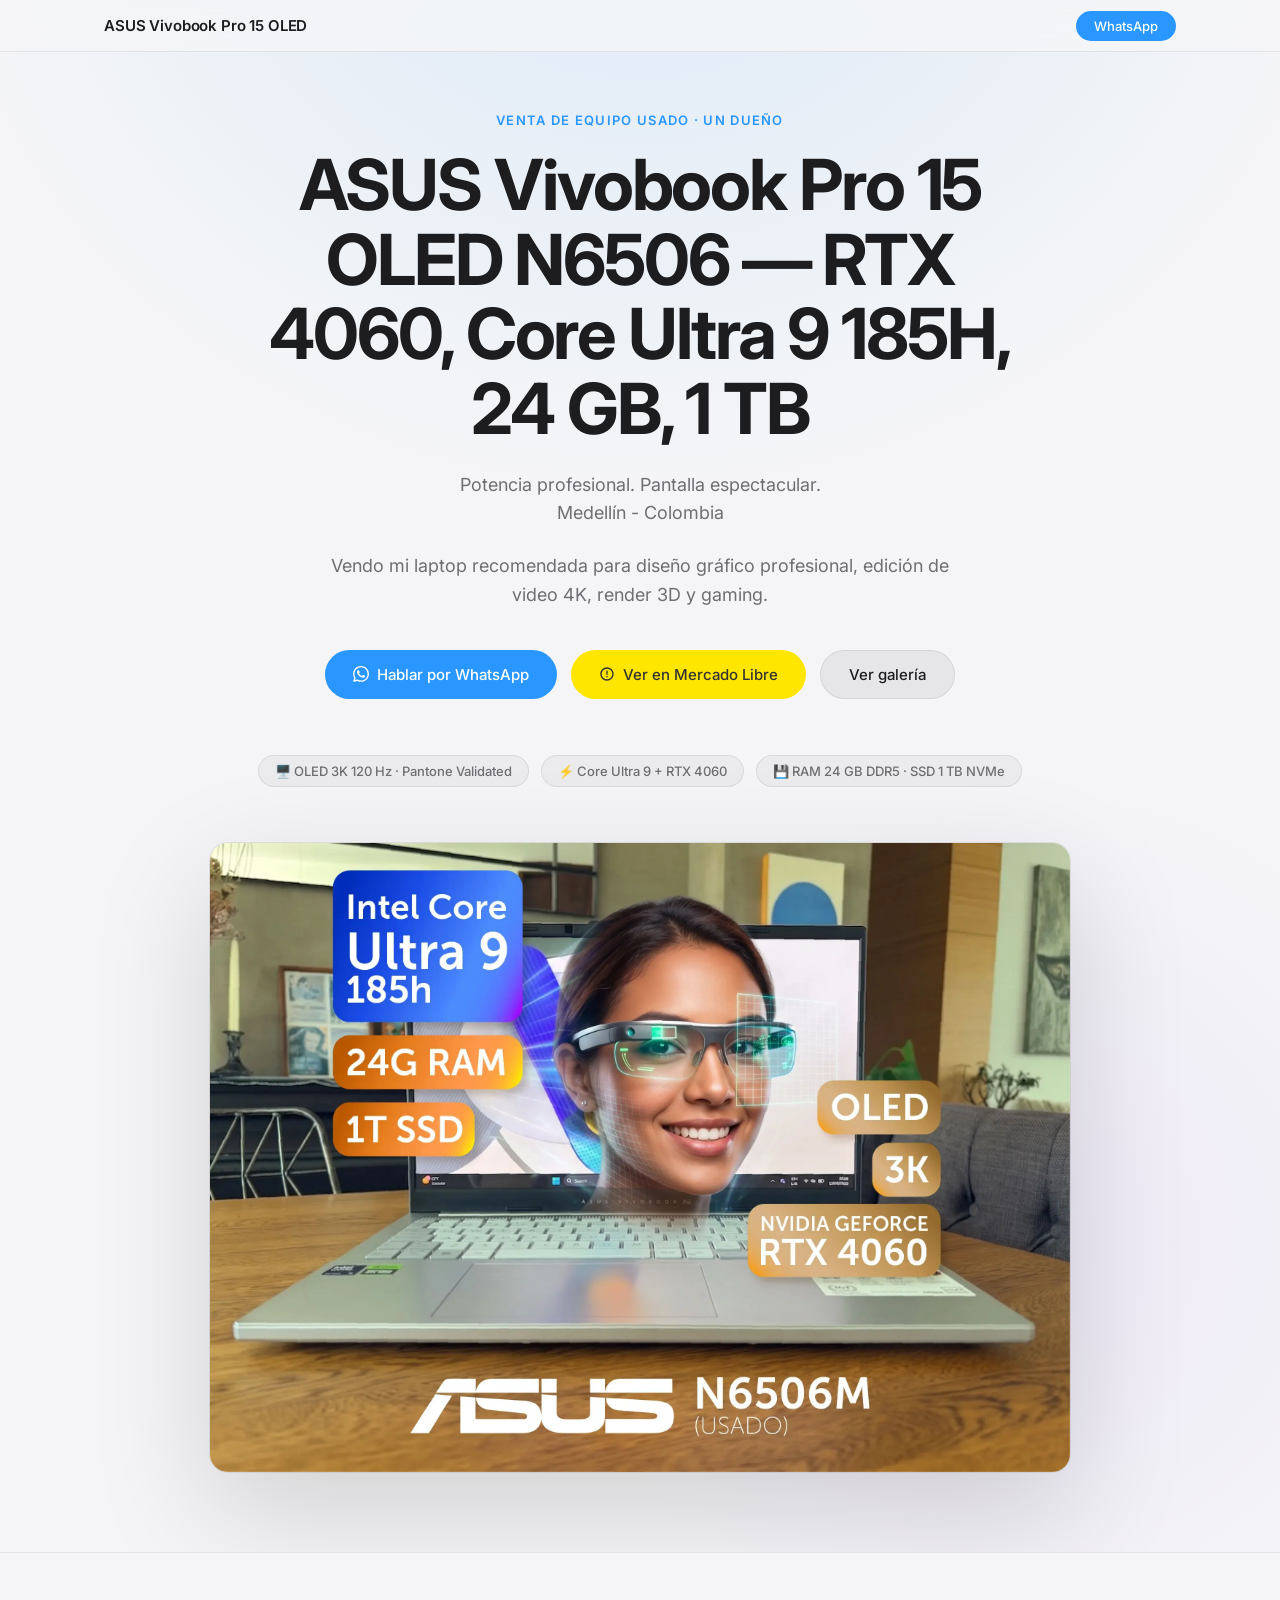
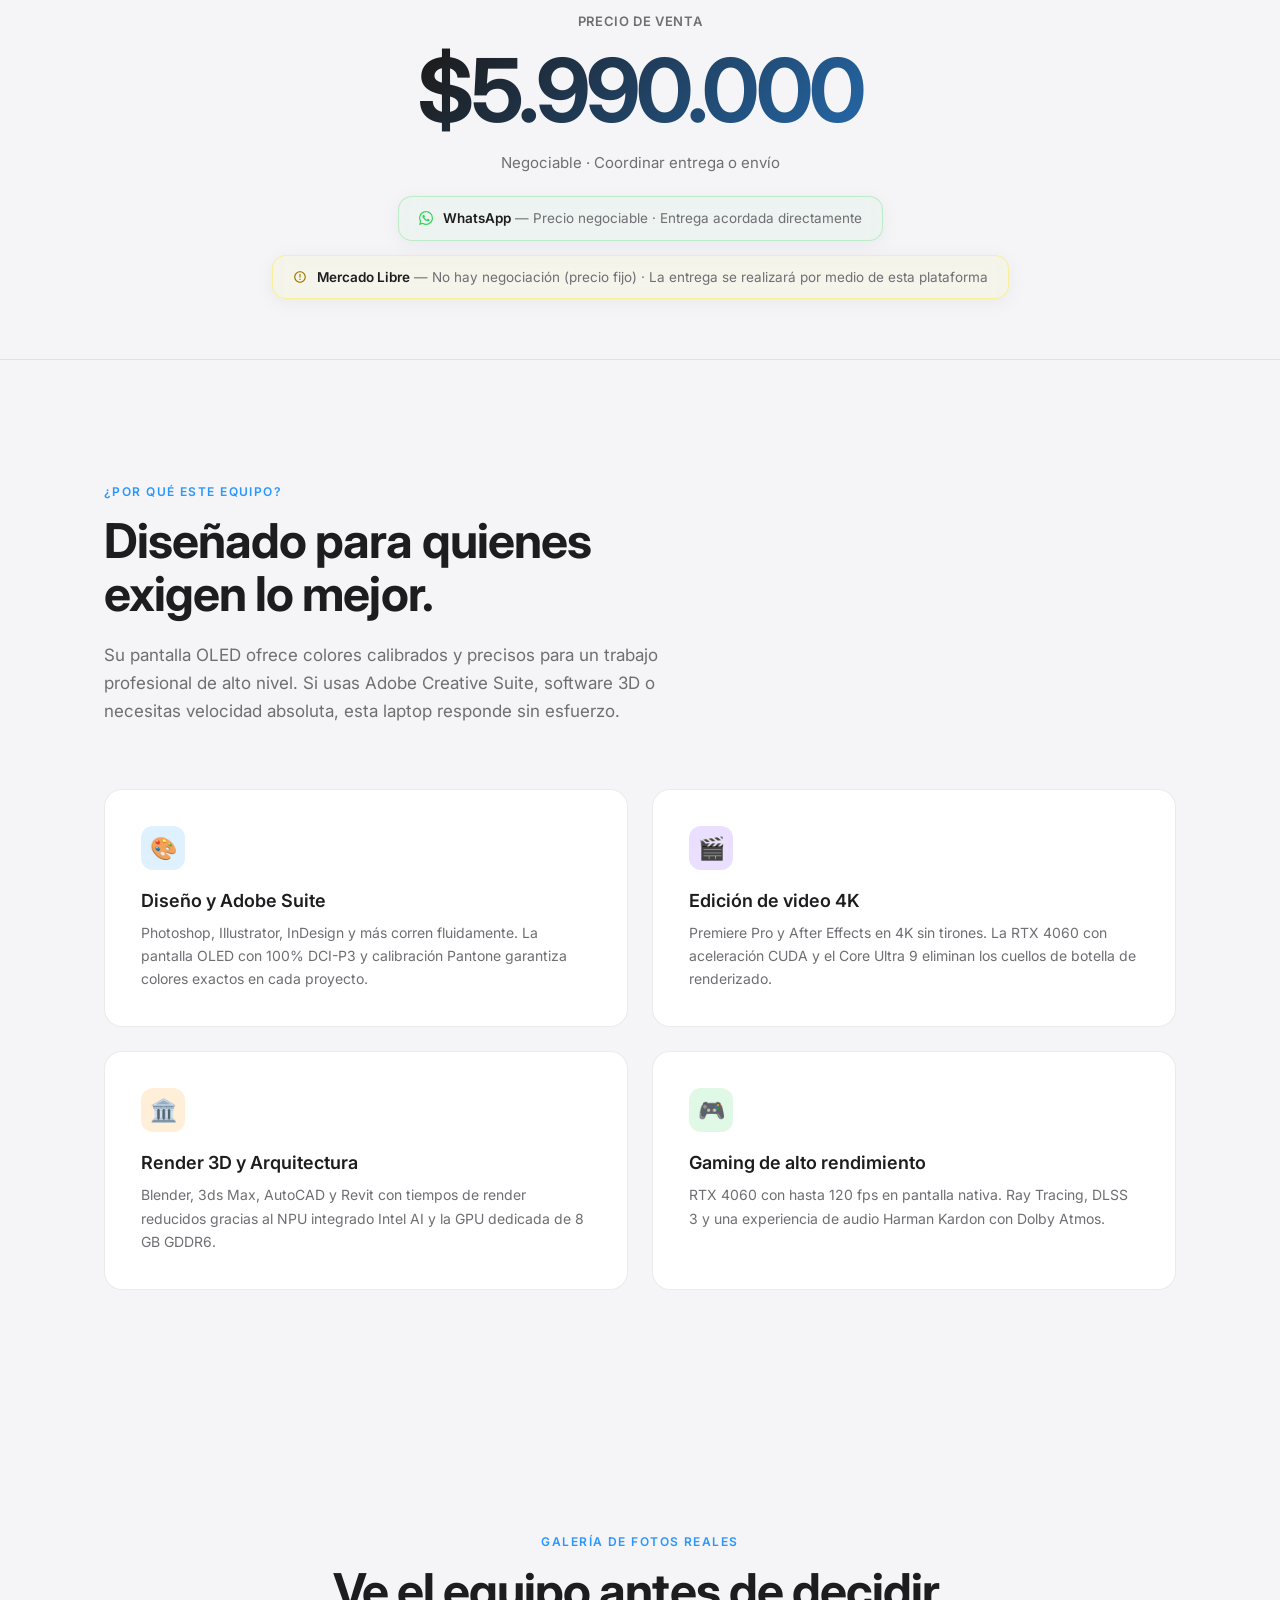
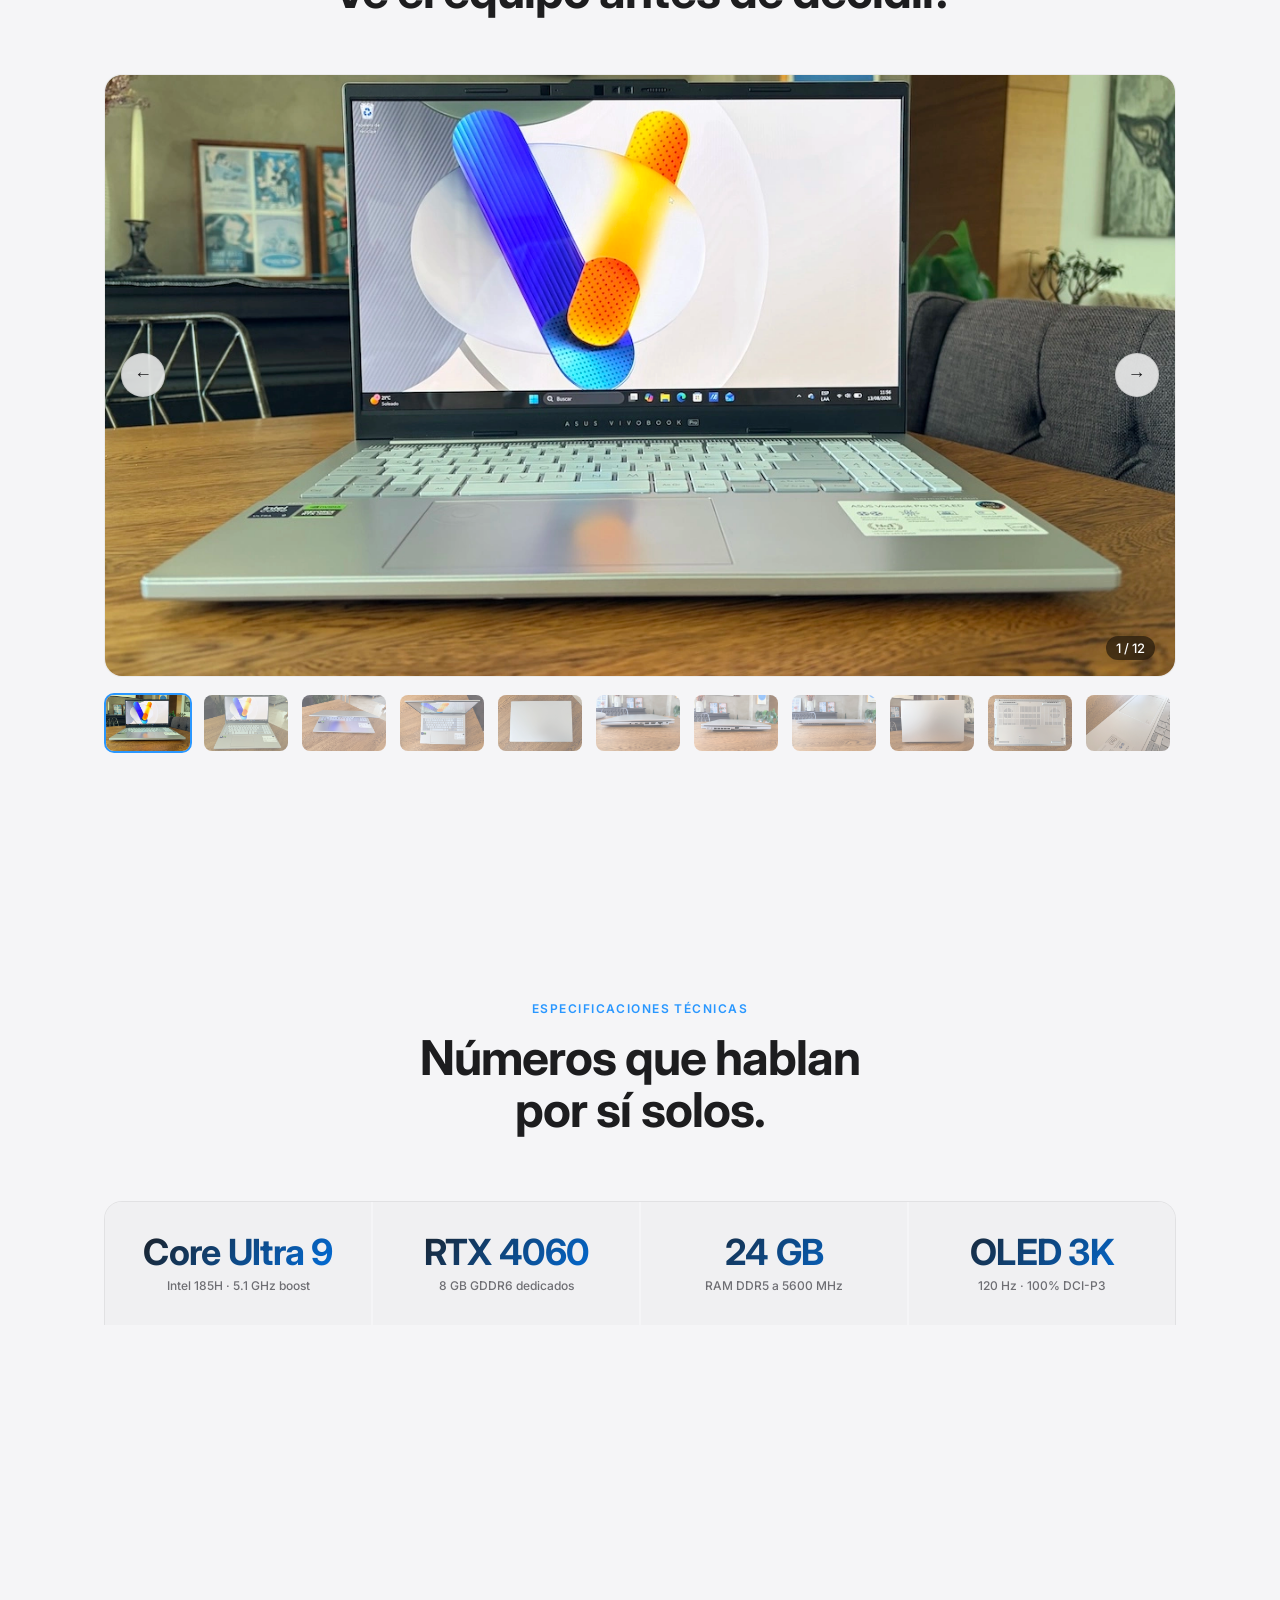
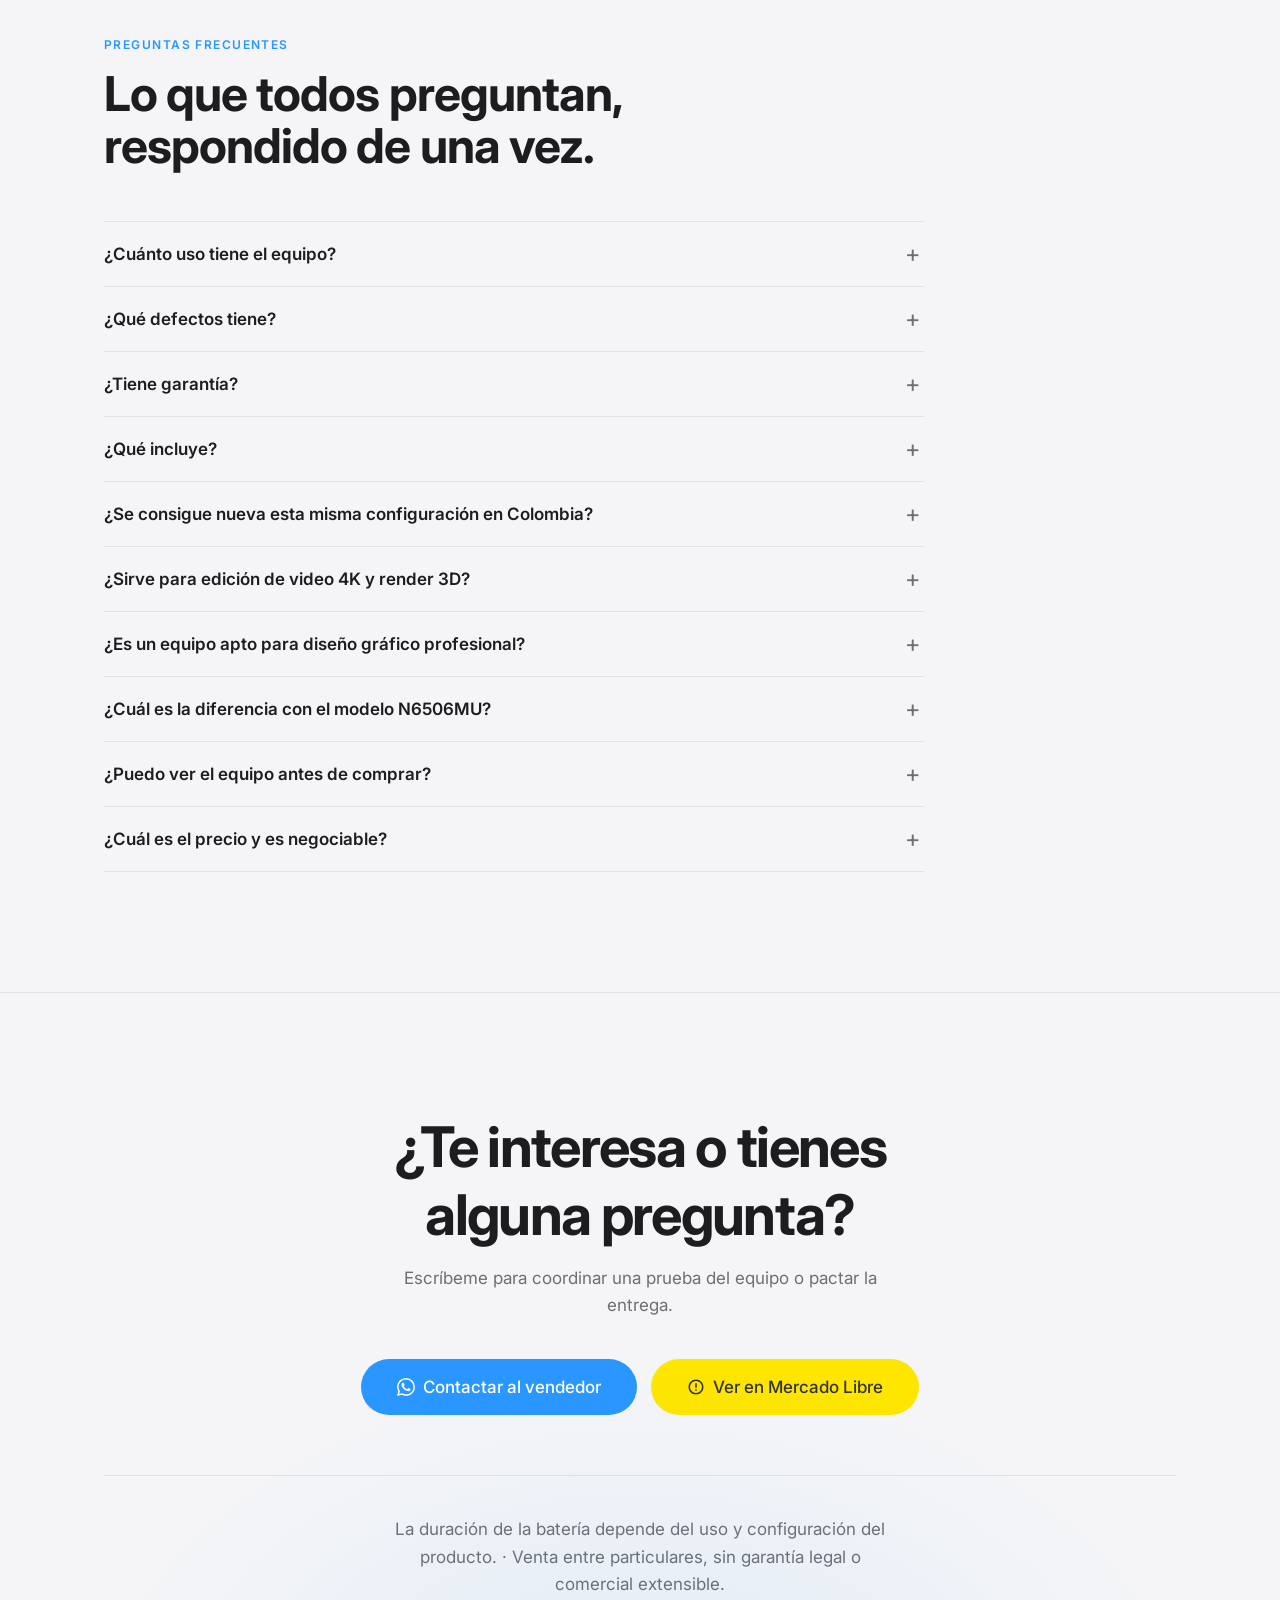
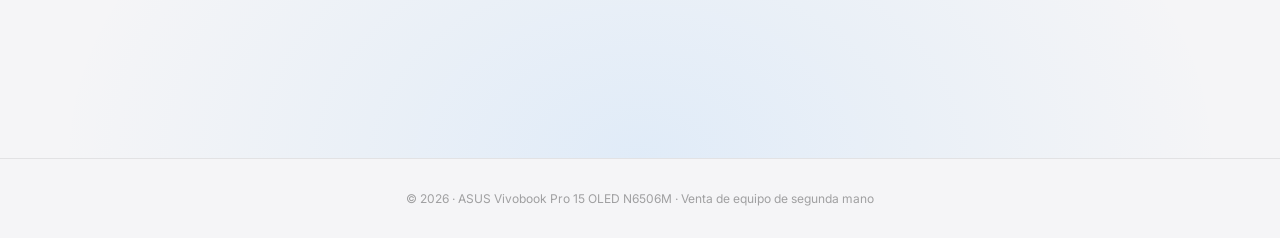
==== commit 101a5943: "Anadir meta de verificacion de Google Search Console Co-Authored-By: Claude Opus 5 <noreply@anthropi" ====
--- a/index.html
+++ b/index.html
@@ -174,6 +174,7 @@
   ]
 }
   </script>
+  <meta name="google-site-verification" content="XDvG1GS850vMs7ewTJc22cvzv5QoRNRuzvbNTpWykgc" />
 </head>
 
 <body>
